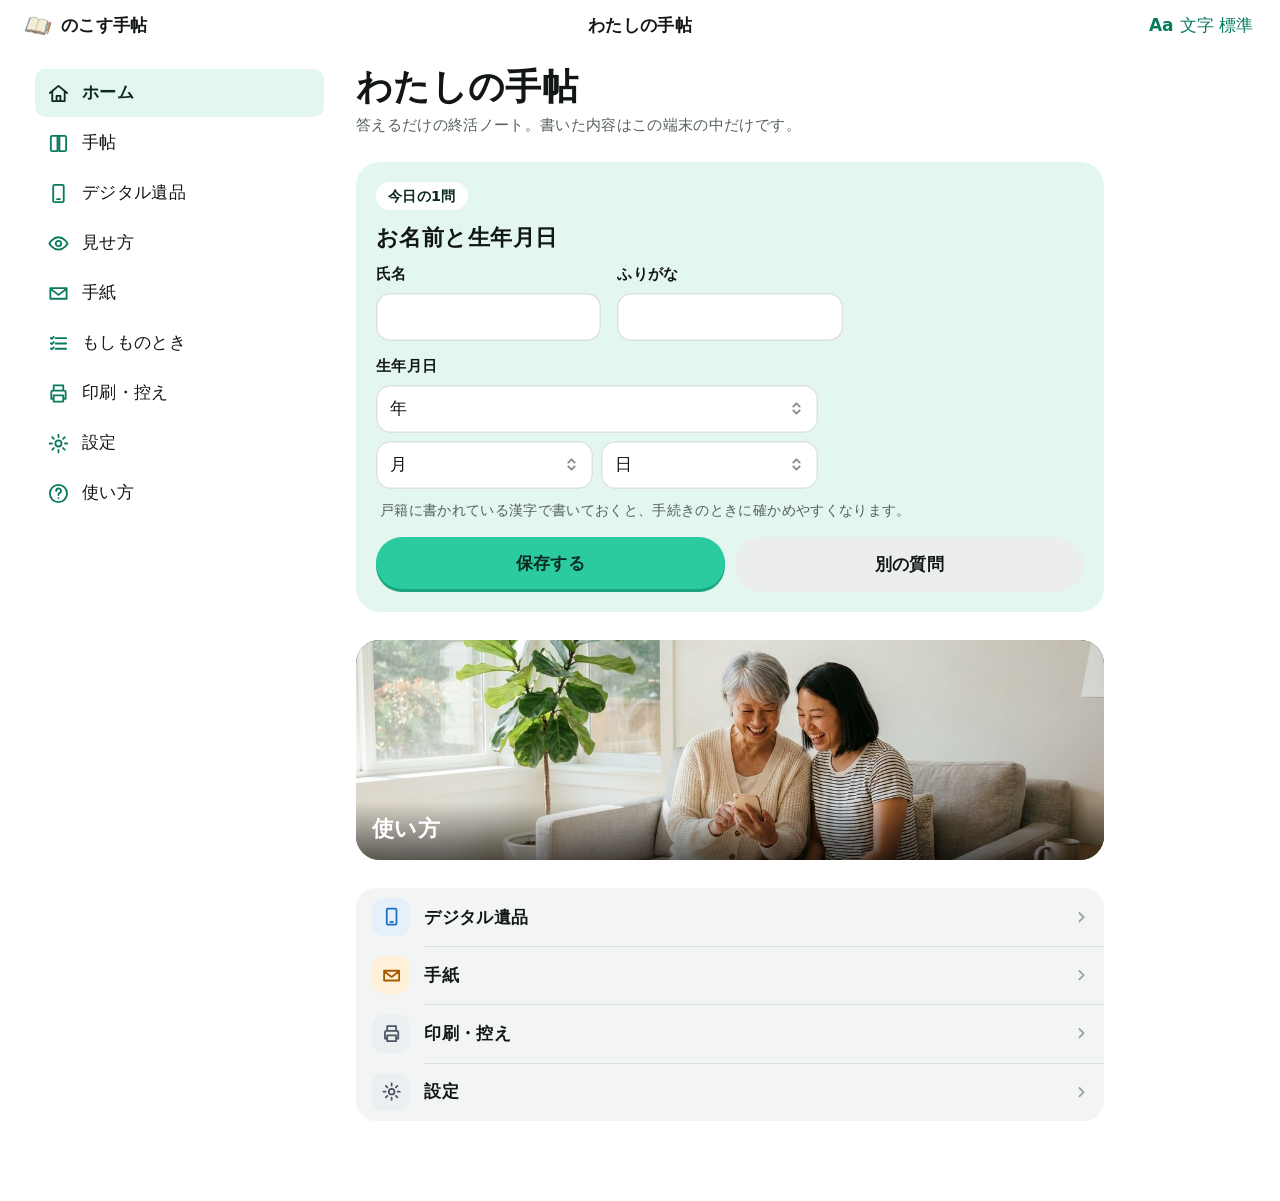
==== app/index.html @ ebb741a1 "Deploy v5.1" ====
<!doctype html>
<html lang="ja" data-font="standard">
<head>
  <meta charset="utf-8">
  <meta name="viewport" content="width=device-width, initial-scale=1, viewport-fit=cover">
  <meta name="description" content="1日1問から書ける終活ノート。無料・登録なし。書いた内容はどこにも送られません。">
  <meta name="theme-color" content="#ffffff">
  <meta name="color-scheme" content="light">
  <title>のこす手帖｜答えるだけの終活ノート</title>
  <meta property="og:type" content="website">
  <meta property="og:site_name" content="のこす手帖">
  <meta property="og:title" content="のこす手帖｜答えるだけの終活ノート">
  <meta property="og:description" content="1日1問。無料・登録なし。書いた内容はどこにも送られません。">
  <meta property="og:url" content="https://yutaro061489.github.io/nokosu-techo/app/">
  <meta property="og:image" content="https://yutaro061489.github.io/nokosu-techo/img/ogp.png">
  <meta property="og:image:width" content="1200">
  <meta property="og:image:height" content="630">
  <meta property="og:image:alt" content="のこす手帖　聞きにくいことは、手帖が聞く。">
  <meta property="og:locale" content="ja_JP">
  <meta name="twitter:card" content="summary_large_image">
  <link rel="icon" href="data:image/svg+xml,%3Csvg xmlns='http://www.w3.org/2000/svg' viewBox='0 0 32 32'%3E%3Crect width='32' height='32' rx='8' fill='%2324344f'/%3E%3Ctext x='16' y='23' font-size='19' text-anchor='middle' fill='%23ffffff' font-family='serif'%3E%E5%B8%96%3C/text%3E%3C/svg%3E">
  <link rel="manifest" href="manifest.webmanifest">
  <link rel="apple-touch-icon" href="img/apple-touch-icon.png">
  <meta name="mobile-web-app-capable" content="yes">
  <meta name="apple-mobile-web-app-capable" content="yes">
  <meta name="apple-mobile-web-app-title" content="のこす手帖">
  <meta name="apple-mobile-web-app-status-bar-style" content="default">
  <link rel="stylesheet" href="css/style.css">
</head>
<body>
  <a class="skip-link" href="#main">本文へ移動</a>

  <header class="appbar" id="appbar">
    <div class="appbar-inner">
      <div class="appbar-left">
        <a class="nav-back" id="nav-back" href="#/home" hidden><span class="nav-back-icon" aria-hidden="true"></span><span class="nav-back-text"></span></a>
        <a class="brand" href="#/home" aria-label="のこす手帖 ホームへ">
          <img class="brand-mark" src="img/ill-note.png" alt="" width="320" height="320">
          <span class="brand-name">のこす手帖</span>
        </a>
      </div>
      <p class="appbar-title" id="appbar-title" aria-hidden="true"></p>
      <div class="appbar-tools">
        <p class="save-status" id="save-status" role="status" aria-live="polite"></p>
        <button type="button" class="tool-btn" id="font-toggle">
          <span class="tool-btn-glyph" aria-hidden="true">Aa</span>
          <span class="tool-btn-text"><span class="tool-btn-word">文字 </span><span class="font-toggle-value">標準</span></span>
        </button>
      </div>
    </div>
  </header>

  <div class="storage-banner" id="storage-banner" role="alert" hidden></div>

  <div class="shell">
    <nav class="sidenav" id="sidenav" aria-label="メニュー">
      <ul class="nav-list" id="nav-list"></ul>
    </nav>
    <main id="main" class="main" tabindex="-1">
      <noscript><p>のこす手帖を使うには、JavaScript を有効にしてください。</p></noscript>
    </main>
  </div>


  <!-- スマホ幅：画面下のタブバー。最後の「メニュー」で全項目のメニューを開く -->
  <nav class="tabbar" id="tabbar" aria-label="よく使う画面">
    <div class="tab-links" id="tab-links"></div>
    <button type="button" class="tab menu-toggle" id="menu-toggle" aria-expanded="false" aria-controls="sidenav">
      <span class="tab-icon menu-icon-slot" aria-hidden="true"></span>
      <span class="tab-label menu-toggle-label">メニュー</span>
    </button>
  </nav>

  <div id="live-region" class="visually-hidden" aria-live="polite"></div>
  <div id="print-root"></div>

  <script type="module" src="js/main.js"></script>
</body>
</html>
---- app/css/style.css ----
/* ──────────────────────────────────────────
   のこす手帖  スタイル（v3：iOS 純正アプリ風）
   参考：Apple Human Interface Guidelines（docs/reference/apple-hig.md）
   ・文字は端末のシステムフォント（iPhone・Mac では SF と ヒラギノ角ゴシック）。SF は埋め込まない。
   ・本文 17px（iOS の既定）。文字の大きさ「大」「特大」は html[data-font] で 21px / 24px に。
     寸法を rem で持つので、文字に合わせて行やボタンも大きくなる。
   ・背景はグループ化した一覧の灰色、その上に白い角丸の一覧。アクセントは青 1 色。
   ・端末がダークモードでも、いつも明るい表示（白）にする。
   ────────────────────────────────────────── */

/* v5：白とミント（docs/design-v5.md §3）。地は真っ白、面はごく淡い灰、色はミント 1 色 */
:root {
  --font-ui: -apple-system, BlinkMacSystemFont, "Hiragino Sans", "Hiragino Kaku Gothic ProN", system-ui,
             "Segoe UI", "Yu Gothic UI", Meiryo, Roboto, "Noto Sans JP", sans-serif;

  /* 背景・面（灰はわずかにミント寄り） */
  --bg: #ffffff;              /* 画面の地 */
  --cell: #f3f5f4;            /* まとまり・カードの面 */
  --cell-2: #ffffff;          /* 面の中の入力欄・選択肢（面より一段明るく） */
  --cell-hero: #e3f6ef;       /* 今日の1問カード */
  --bar: #ffffff;             /* 上のバー・タブバー（透けない） */
  --press: #e6eae8;
  --fill: #ebeeec;
  --fill-strong: #dce1df;
  --dim: rgba(10, 20, 16, 0.40);

  /* 文字 */
  --label: #121715;
  --label-2: #56605c;         /* 白地 6.5:1、面 6.0:1 */
  --label-3: #6b7571;         /* 入力例（白い入力欄の中だけ） */
  --sep: #dde2e0;
  --sep-opaque: #dde2e0;
  --chevron: #9aa39f;
  --control-border: #7d8783;  /* 未チェックの丸。白地 3.7:1 */

  /* アクセント：ミントを「塗り」と「文字」に分ける。明るいミントに白い文字は載せない */
  --tint: #0e9f7a;            /* 輪・アイコン・線（図形） */
  --tint-text: #087a5e;       /* リンク・文字のボタン。白地 5.3:1 */
  --btn-fill: #2bcb9f;        /* 主ボタンの塗り。文字は --on-tint */
  --btn-fill-hover: #3bd3a8;
  --btn-lip: #17a47e;         /* 主ボタンの下縁 */
  --on-tint: #0b2a21;         /* ミントの上の文字・✓。7.4:1 */
  --tint-wash: #e3f6ef;
  --tab-text: #545e5a;
  --focus: #087a5e;

  /* 状態色（「済み」の緑はミントにそろえる） */
  --red: #e5484d;    --red-text: #c4162a;    --red-wash: #fdecec;
  --orange: #f59e0b; --orange-text: #9a4500; --orange-wash: #fff1e0;
  --green: var(--tint); --green-text: var(--tint-text); --green-wash: var(--tint-wash);
  --danger-fill: #c4162a;

  /* アイコン：淡い面＋濃い線 */
  --tile-blue: #1f6fbf;   --tile-blue-wash: #e5f0fb;
  --tile-indigo: #4450b8; --tile-indigo-wash: #eceefb;
  --tile-green: #087a5e;  --tile-green-wash: #e3f6ef;
  --tile-orange: #a35a00; --tile-orange-wash: #fff0d9;
  --tile-red: #be123c;    --tile-red-wash: #fde7ec;
  --tile-gray: #4b5563;   --tile-gray-wash: #eceff1;
  --tile-teal: #0f7c8c;   --tile-teal-wash: #e2f4f6;
  --tile-brown: #8a5a2b;  --tile-brown-wash: #f5ece2;
  --tile-pink: #c02662;   --tile-pink-wash: #fce7ef;

  /* 形 */
  --r-group: 20px;
  --r-hero: 24px;
  --r-btn: 999px;
  --r-field: 14px;
  --r-tile: 0.7rem;
  --shadow-float: 0 1px 3px rgba(10, 30, 22, 0.08), 0 12px 32px rgba(10, 30, 22, 0.14);
  --shadow-thumb: 0 1px 2px rgba(10, 30, 22, 0.12), 0 0 0 0.5px rgba(10, 30, 22, 0.06);
  --measure: 44rem;
  --tab-h: 64px;

  /* 動き（§6.1）。はずみは大きな面で 2.8%、小さな ✓ だけ 9.5% */
  --dur-press: 90ms; --dur-1: 120ms; --dur-2: 200ms; --dur-3: 280ms; --dur-4: 420ms;
  --dur-ring: 900ms; --dur-photo: 4800ms;
  --ease-out: cubic-bezier(0.2, 0, 0, 1);
  --ease-decel: cubic-bezier(0.05, 0.7, 0.1, 1);
  --ease-in: cubic-bezier(0.3, 0, 1, 1);
  --ease-spring: linear(0, 0.083, 0.262, 0.462, 0.643, 0.787, 0.891, 0.96, 1.001, 1.021, 1.028, 1.027,
                        1.023, 1.017, 1.012, 1.007, 1.004, 1.002, 1, 1, 0.999, 0.999, 0.999, 0.999, 1);
  --ease-pop: linear(0, 0.077, 0.253, 0.464, 0.666, 0.834, 0.958, 1.038, 1.081, 1.095, 1.09, 1.074, 1.054,
                     1.035, 1.018, 1.006, 0.997, 0.993, 0.991, 0.991, 0.993, 0.995, 0.996, 0.998, 0.999, 1, 1.001, 1.001, 1);
  --move-page: 24px; --move-rise: 12px; --scale-press: 0.97;
  color-scheme: light;
}
@supports not (transition-timing-function: linear(0, 1)) {
  :root { --ease-spring: var(--ease-out); --ease-pop: var(--ease-out); }
}

/* 「コントラストを上げる」設定のとき */
@media (prefers-contrast: more) {
  :root { --label-2: #3f4844; --tint-text: #06604a; --focus: #06604a; --sep: #b9c1bd; --control-border: #5b6461; }
}

html { font-size: 17px; -webkit-text-size-adjust: 100%; background: var(--bg); }
html[data-font="large"] { font-size: 21px; }
html[data-font="xlarge"] { font-size: 24px; }

*, *::before, *::after { box-sizing: border-box; }
[hidden] { display: none !important; }

body {
  margin: 0;
  min-height: 100vh;
  background: var(--bg);
  color: var(--label);
  font-family: var(--font-ui);
  font-size: 1rem;
  line-height: 1.5;            /* 和文は iOS の 22/17 より広げる */
  -webkit-font-smoothing: antialiased;
  overflow-wrap: anywhere;
}

h1, h2, h3, h4, .q-title, .choice-label, .list-row-title, .notice-text { word-break: auto-phrase; }
.nowrap-chunk { display: inline-block; max-width: 100%; }
h1, h2, h3, h4 { margin: 0; font-weight: 600; line-height: 1.3; }
p { margin: 0; }
a { color: var(--tint-text); text-decoration: none; }
a:hover { text-decoration: underline; text-underline-offset: 0.2em; }
ul, ol { margin: 0; padding: 0; }
fieldset { border: 0; margin: 0; padding: 0; min-width: 0; }
legend { padding: 0; }
button, input, select, textarea { font: inherit; color: inherit; }

:focus-visible { outline: 3px solid var(--tint); outline-offset: 2px; border-radius: 6px; }
h1:focus, h1:focus-visible, main:focus { outline: none; }

.visually-hidden {
  position: absolute !important; width: 1px; height: 1px; padding: 0; margin: -1px;
  overflow: hidden; clip: rect(0 0 0 0); white-space: nowrap; border: 0;
}
.skip-link {
  position: absolute; left: 16px; top: -4rem; z-index: 100;
  background: var(--tint); color: #fff; padding: 0.6rem 1rem; border-radius: var(--r-btn);
}
.skip-link:focus { top: calc(env(safe-area-inset-top, 0px) + 8px); color: #fff; }

.icon { width: 1.3em; height: 1.3em; flex: none; fill: none; stroke: currentColor; stroke-width: 1.9; stroke-linecap: round; stroke-linejoin: round; }

/* ── ナビゲーションバー ─────────────────────────
   左に戻る（‹ 前の画面名）、中央は大きなタイトルが隠れたら小さく出る、右に文字の大きさ。
   文字を「特大」にしても場所を取りすぎないよう、バーの文字は 19px までにする（--ab） */
.appbar {
  --ab: min(1rem, 19px);
  position: sticky; top: env(safe-area-inset-top, 0px); z-index: 30;
  background: var(--bar);
  -webkit-backdrop-filter: saturate(180%) blur(20px);
  backdrop-filter: saturate(180%) blur(20px);
  border-bottom: 0.5px solid transparent;
  transition: border-color 0.2s;
}
.appbar.is-scrolled { border-bottom-color: var(--sep); }
.appbar-inner {
  max-width: 74rem; margin: 0 auto;
  display: grid; grid-template-columns: minmax(0, 1fr) auto minmax(0, 1fr); align-items: center; gap: 8px;
  min-height: 48px; padding: 2px 12px;
}
.appbar-left { display: flex; align-items: center; min-width: 0; }
.appbar-title {
  font-size: var(--ab); font-weight: 600; text-align: center;
  max-width: min(30vw, 22rem); white-space: nowrap; overflow: hidden; text-overflow: ellipsis;
  opacity: 0; transition: opacity 0.2s;
}
.appbar.is-scrolled .appbar-title { opacity: 1; }
.appbar-tools { display: flex; align-items: center; justify-content: flex-end; gap: 8px; min-width: 0; }

.nav-back {
  display: inline-flex; align-items: center; gap: 2px; min-height: 48px; min-width: 48px; padding-right: 6px;
  color: var(--tint-text); font-size: var(--ab); text-decoration: none; max-width: 100%;
}
.nav-back:hover { text-decoration: none; opacity: 0.7; }
.nav-back-icon .icon { width: 1.45em; height: 1.45em; stroke-width: 2.4; margin-left: -4px; }
.nav-back-text { white-space: nowrap; overflow: hidden; text-overflow: ellipsis; }

.brand { display: inline-flex; align-items: center; gap: 8px; color: var(--label); text-decoration: none; min-height: 48px; }
.brand:hover { text-decoration: none; }
.brand-mark { width: 30px; height: 30px; display: block; }
.brand-name { font-size: var(--ab); font-weight: 600; }
body.has-back .brand { display: none; }

.save-status { font-size: calc(var(--ab) * 0.78); color: var(--label-2); white-space: nowrap; }
.save-status:empty { display: none; }
.save-status[data-state="saved"]::before { content: "✓ "; color: var(--green-text); font-weight: 600; }
.save-status[data-state="error"] { color: var(--red-text); font-weight: 600; }

.tool-btn {
  display: inline-flex; align-items: center; gap: 6px;
  min-height: 48px; padding: 0 4px;
  background: none; border: 0; color: var(--tint-text);
  font-size: var(--ab); cursor: pointer;
}
.tool-btn:hover { opacity: 0.7; }
.tool-btn-glyph { font-weight: 600; letter-spacing: -0.02em; }
.tool-btn-word { display: inline; }

.storage-banner {
  display: flex; flex-wrap: wrap; align-items: center; gap: 8px 12px;
  padding: 10px 16px; background: var(--red-wash);
}
.banner-text { font-weight: 600; color: var(--red-text); max-width: 52rem; }

/* ステージング版の帯 */
.stage-bar {
  display: flex; flex-wrap: wrap; align-items: center; justify-content: space-between; gap: 6px 12px;
  padding: calc(env(safe-area-inset-top, 0px) + 8px) 16px 8px;
  background: var(--orange-wash); font-size: min(0.85rem, 15px); line-height: 1.5;
}
.stage-bar-text { display: flex; flex-wrap: wrap; align-items: center; gap: 2px 8px; }
.stage-bar-label { font-weight: 700; color: #fff; background: var(--orange-text); padding: 0 8px; border-radius: 6px; }
.stage-bar-actions { display: flex; flex-wrap: wrap; gap: 8px; }
.stage-bar-actions .btn { min-height: 44px; font-size: min(0.85rem, 15px); padding-inline: 12px; background: var(--cell); }

/* ── 骨組み ───────────────────────── */
.shell {
  max-width: 74rem; margin: 0 auto;
  display: grid; grid-template-columns: 17rem minmax(0, 1fr); gap: 32px;
  padding: 0 24px;
}
.main { padding: 8px 0 48px; max-width: var(--measure); min-width: 0; }
.main.has-stepbar { padding-bottom: 9rem; }

/* PC：iPad のサイドバー風 */
.sidenav { position: sticky; top: 64px; align-self: start; margin: 16px 0 24px; max-height: calc(100vh - 80px); overflow-y: auto; }
.nav-list { list-style: none; display: grid; gap: 2px; }
.nav-link {
  display: flex; align-items: center; gap: 12px;
  min-height: 48px; padding: 6px 12px;
  color: var(--label); text-decoration: none; border-radius: 10px;
}
.nav-link:hover { background: var(--press); text-decoration: none; }
.nav-link .icon { color: var(--tint); width: 1.35em; height: 1.35em; }
.nav-link[aria-current="page"] { background: var(--tint); color: #fff; font-weight: 600; }
.nav-link[aria-current="page"] .icon { color: #fff; }
.sidenav-legal { margin: 16px 12px 0; font-size: 0.82rem; color: var(--label-2); line-height: 1.5; }

.footer {
  padding: 8px 16px 32px; text-align: center;
  font-size: 0.82rem; color: var(--label-2); display: grid; gap: 2px;
}
body.is-step .footer { padding-bottom: 8rem; }

/* スマホ幅：画面下のタブバー */
.tabbar { display: none; }
.tab-links { display: contents; }

@media (max-width: 959px) {
  .shell { grid-template-columns: minmax(0, 1fr); gap: 0; padding: 0 16px; }
  .main { margin: 0 auto; width: 100%; }
  .brand { display: none; }

  .tabbar {
    position: fixed; left: 0; right: 0; bottom: 0; z-index: 40;
    display: grid; grid-template-columns: repeat(5, minmax(0, 1fr));
    min-height: var(--tab-h);
    padding: 4px 4px env(safe-area-inset-bottom, 0px);
    background: var(--bar);
    -webkit-backdrop-filter: saturate(180%) blur(20px);
    backdrop-filter: saturate(180%) blur(20px);
    border-top: 0.5px solid var(--sep);
  }
  .tab {
    display: flex; flex-direction: column; align-items: center; justify-content: center; gap: 2px;
    min-height: 52px; padding: 2px 0;
    color: var(--tab-text); background: none; border: 0; cursor: pointer; text-decoration: none;
    font-size: clamp(12px, 0.72rem, 16px); font-weight: 600; line-height: 1.2;
  }
  .tab:hover { text-decoration: none; }
  .tab-icon { display: inline-grid; place-items: center; height: 28px; }
  .tab-icon .icon { width: 26px; height: 26px; stroke-width: 1.8; }
  .tab-label { white-space: nowrap; }
  .tab[aria-current="page"], .tab.is-current, .menu-toggle[aria-expanded="true"] { color: var(--tint-text); }
  .tab[aria-current="page"] .icon, .tab.is-current .icon { stroke-width: 2.5; }

  body { padding-bottom: calc(var(--tab-h) + env(safe-area-inset-bottom, 0px)); }
  body.is-step { padding-bottom: 0; }
  body.is-step .tabbar { display: none; }

  /* 「メニュー」で開く一覧：下からのシート */
  .sidenav {
    display: none;
    position: fixed; left: 8px; right: 8px; top: auto;
    bottom: calc(var(--tab-h) + env(safe-area-inset-bottom, 0px) + 8px);
    margin: 0; z-index: 45; padding: 8px;
    max-height: calc(100vh - var(--tab-h) - 6rem);
    background: var(--cell); border-radius: 14px;
    box-shadow: 0 0 0 100vmax var(--dim);
  }
  body.menu-open .sidenav { display: block; }
}
@media (max-width: 600px) {
  .save-status { font-size: 12px; }
  .appbar.is-scrolled .save-status:not([data-state="error"]) { display: none; } /* 小さなタイトルと重ねない */
}

/* ── 見出し：大きなタイトル ───────────────────── */
.page-head { display: grid; gap: 6px; margin: 4px 0 22px; }
.page-title { font-size: 2rem; font-weight: 700; line-height: 1.2; letter-spacing: 0.01em; }
.page-lead { font-size: 0.88rem; color: var(--label-2); line-height: 1.55; max-width: 40em; }
.page-note { font-size: 0.82rem; color: var(--label-2); margin: 0 4px 16px; }
.crumb { display: none; }   /* 戻る先はナビゲーションバーの「‹」に出す */

/* ── グループ（灰色の地に白い角丸のまとまり） ───────────────────── */
.group { margin-bottom: 28px; }
.group-header {
  font-size: 0.82rem; font-weight: 400; color: var(--label-2); line-height: 1.4;
  padding: 0 16px 6px;
}
.group-body { background: var(--cell); border-radius: var(--r-group); overflow: hidden; }
.group-footer { font-size: 0.82rem; color: var(--label-2); padding: 0 16px; margin: -20px 0 28px; }

.section { margin-top: 32px; }
.section-title { font-size: 1.18rem; font-weight: 700; display: flex; align-items: center; gap: 8px; margin: 0 0 6px; }
.section-title .icon { color: var(--tint); }
.section-lead { font-size: 0.88rem; color: var(--label-2); margin: 0 0 12px; }

/* 一覧の行（区切り線は文字の始まりから右端まで） */
.list { list-style: none; --sep-inset: 16px; }
.list:has(.tile-icon) { --sep-inset: calc(16px + 1.75rem + 14px); }
.list > li { position: relative; }
.list > li + li::before {
  content: ""; position: absolute; top: 0; left: var(--sep-inset); right: 0;
  border-top: 0.5px solid var(--sep);
}
.list-row {
  display: flex; align-items: center; gap: 14px;
  min-height: 3rem; padding: 10px 16px;
  color: var(--label); text-decoration: none;
}
.list-row:hover { text-decoration: none; background: var(--press); }
.list-row:active { background: var(--press); }
.list-row-text { display: grid; flex: 1; min-width: 0; }
.list-row-title { font-size: 1rem; }
.list-row-sub { font-size: 0.82rem; color: var(--label-2); line-height: 1.4; }
.list-row-value { color: var(--label-2); font-variant-numeric: tabular-nums; white-space: nowrap; }
.list-row-chevron { color: var(--chevron); display: inline-flex; }
.list-row-chevron .icon { width: 0.85em; height: 0.85em; stroke-width: 3; }

/* 設定アプリ風の色つき角丸アイコン */
.tile-icon {
  width: 1.75rem; height: 1.75rem; flex: none;
  display: inline-grid; place-items: center;
  border-radius: 0.42rem; color: #fff;
}
.tile-icon .icon { width: 1.15rem; height: 1.15rem; stroke-width: 2.1; }
.tile-blue { background: var(--tile-blue); } .tile-indigo { background: var(--tile-indigo); }
.tile-green { background: var(--tile-green); } .tile-orange { background: var(--tile-orange); }
.tile-red { background: var(--tile-red); } .tile-gray { background: var(--tile-gray); }
.tile-teal { background: var(--tile-teal); } .tile-brown { background: var(--tile-brown); }
.tile-pink { background: var(--tile-pink); }

/* ── ボタン（filled / tinted / gray / plain） ───────────────────────── */
.btn {
  display: inline-flex; align-items: center; justify-content: center; gap: 6px;
  min-height: 3rem; padding: 0 1.2rem;
  border: 0; border-radius: var(--r-btn);
  font-size: 1rem; font-weight: 600; line-height: 1.3; text-align: center;
  text-decoration: none; cursor: pointer;
  background: var(--fill); color: var(--tint-text);
  transition: opacity 0.15s, background-color 0.15s;
}
.btn:hover { text-decoration: none; }
.btn:active { opacity: 0.6; }
.btn-primary { background: var(--btn-fill); color: #fff; }
.btn-primary:hover { color: #fff; filter: brightness(1.06); }
.btn-secondary { background: var(--tint-wash); color: var(--tint-text); }
.btn-quiet { background: var(--fill); color: var(--tint-text); }
.btn-small { min-height: 48px; padding: 0 0.9rem; font-size: 0.9rem; }
.btn-danger { background: var(--red); color: #fff; }
.btn-danger-quiet { background: var(--fill); color: var(--red-text); }
.btn:disabled { opacity: 0.4; cursor: not-allowed; }
.btn .icon { width: 1.15em; height: 1.15em; stroke-width: 2.2; }

.stack-actions, .inline-actions { display: flex; flex-wrap: wrap; gap: 10px; margin-top: 20px; }
.stack-actions { flex-direction: column; align-items: stretch; max-width: 28rem; }
.inline-actions { margin-top: 0; }

/* ── 入力欄 ───────────────────────── */
.field { display: grid; gap: 6px; align-content: start; }
.field-label { font-size: 0.88rem; font-weight: 600; }
.field-help { font-size: 0.8rem; color: var(--label-2); }
.field-warn { font-size: 0.85rem; color: var(--red-text); font-weight: 600; }
.field-warn:empty { display: none; }
.field-wide { grid-column: 1 / -1; }
.field-grid { display: grid; grid-template-columns: repeat(auto-fit, minmax(min(100%, 13rem), 1fr)); gap: 14px 16px; }

.input {
  display: block; width: 100%;
  min-height: 48px; padding: 11px 14px;
  background: var(--cell); color: var(--label);
  border: 0; border-radius: var(--r-field);
  box-shadow: inset 0 0 0 0.5px var(--sep);
  font-size: 1rem; line-height: 1.4;
  -webkit-appearance: none; appearance: none;
}
.input::placeholder { color: var(--label-3); }
/* 白い面の中の入力欄は一段沈んだ灰色に。灰色の面の中ではまた白に戻す */
:is(.q, .today, .letter-form, .navi-date, .dgroup-body, .person-card, .empty, .danger-zone) .input { background-color: var(--cell-2); box-shadow: none; }
:is(.row, .ditem, .bulk) .input { background-color: var(--cell); box-shadow: none; }
.input:focus, :is(.q, .today, .letter-form, .navi-date, .dgroup-body, .person-card, .empty, .danger-zone, .row, .ditem, .bulk) .input:focus { outline: none; box-shadow: 0 0 0 2px var(--tint); }
.textarea { min-height: 7rem; resize: vertical; line-height: 1.6; }
select.input {
  cursor: pointer; padding-right: 2.4rem;
  background-image: url("data:image/svg+xml,%3Csvg xmlns='http://www.w3.org/2000/svg' viewBox='0 0 24 24' fill='none' stroke='%238e8e93' stroke-width='2.4' stroke-linecap='round' stroke-linejoin='round'%3E%3Cpath d='M8 9.5l4-4 4 4M8 14.5l4 4 4-4'/%3E%3C/svg%3E");
  background-repeat: no-repeat; background-position: right 12px center; background-size: 1.1rem;
}
.input-compact { width: auto; min-width: 11rem; max-width: 100%; }

/* 選択肢：iOS の一覧。ひとつ選ぶ（ラジオ）は右に ✓、いくつでも選ぶ（チェック）は左の丸に ✓ */
.choices {
  display: grid; background: var(--cell); border-radius: var(--r-group);
  box-shadow: inset 0 0 0 0.5px var(--sep); overflow: hidden;
}
.choice {
  position: relative;
  display: flex; align-items: center; gap: 12px;
  min-height: 3rem; padding: 10px 14px;
  cursor: pointer; line-height: 1.4;
}
.choice + .choice::before { content: ""; position: absolute; top: 0; left: 14px; right: 0; border-top: 0.5px solid var(--sep); }
.choice:hover { background: var(--press); }
.choice input { position: absolute; opacity: 0; width: 1px; height: 1px; margin: 0; }
.choice-label { flex: 1; }
.choice:has(input:focus-visible) { outline: 3px solid var(--tint); outline-offset: -3px; border-radius: 8px; }
.choice:has(input:checked) .choice-label { color: var(--tint-text); font-weight: 600; }
/* ラジオ：選んだ行の右端に ✓ */
.choice:has(input[type="radio"])::after {
  content: ""; width: 1.1rem; height: 1.1rem; flex: none;
}
.choice:has(input[type="radio"]:checked)::after {
  background: var(--tint);
  -webkit-mask: url("data:image/svg+xml,%3Csvg xmlns='http://www.w3.org/2000/svg' viewBox='0 0 24 24' fill='none' stroke='black' stroke-width='3' stroke-linecap='round' stroke-linejoin='round'%3E%3Cpath d='M4.5 12.5l5 5L19.5 6.5'/%3E%3C/svg%3E") center / contain no-repeat;
          mask: url("data:image/svg+xml,%3Csvg xmlns='http://www.w3.org/2000/svg' viewBox='0 0 24 24' fill='none' stroke='black' stroke-width='3' stroke-linecap='round' stroke-linejoin='round'%3E%3Cpath d='M4.5 12.5l5 5L19.5 6.5'/%3E%3C/svg%3E") center / contain no-repeat;
}
/* チェック：左に丸。選ぶと青い丸に白い ✓ */
.choice:has(input[type="checkbox"])::after {
  content: ""; order: -1; width: 1.4rem; height: 1.4rem; flex: none; border-radius: 50%;
  box-shadow: inset 0 0 0 2px var(--chevron);
}
.choice:has(input[type="checkbox"]:checked)::after {
  box-shadow: none;
  background: var(--tint) url("data:image/svg+xml,%3Csvg xmlns='http://www.w3.org/2000/svg' viewBox='0 0 24 24' fill='none' stroke='white' stroke-width='3' stroke-linecap='round' stroke-linejoin='round'%3E%3Cpath d='M6.5 12.5l3.5 3.5 7.5-8'/%3E%3C/svg%3E") center / 72% no-repeat;
}
.choice:has(input:disabled) { opacity: 0.4; cursor: not-allowed; }
.choices-inline { display: grid; }

/* ── 設問 ───────────────────────── */
.q-list { display: grid; gap: 20px; }
.q { display: grid; gap: 10px; }
.q-mode-list, .main > .q-mode-step {
  background: var(--cell); border-radius: var(--r-group); padding: 16px;
}
.q-meta { display: flex; }
.q-fieldset { display: grid; gap: 10px; }
.q-legend { margin-bottom: 10px; }
.q-title { display: block; font-size: 1.06rem; font-weight: 600; line-height: 1.45; }
label.q-title { cursor: pointer; }
.q-hint { font-size: 0.82rem; color: var(--label-2); line-height: 1.6; }
.q-hint-label { display: block; font-weight: 600; color: var(--tint-text); font-size: 0.82rem; }
.q-fieldset > .q-hint { margin-top: -4px; }
.q-note { font-size: 0.85rem; color: var(--label-2); display: flex; flex-wrap: wrap; gap: 4px 10px; align-items: center; }
.q-note a { display: inline-flex; align-items: center; min-height: 44px; font-weight: 600; }
.q-foot { display: flex; justify-content: flex-end; }
.q-clear { justify-self: start; }

/* 繰り返し行 */
.rows { list-style: none; display: grid; gap: 12px; }
.row { background: var(--cell-2); border-radius: var(--r-field); padding: 12px 14px 14px; }
.row-head { display: flex; align-items: center; justify-content: space-between; gap: 10px; margin-bottom: 8px; }
.row-title { font-size: 0.94rem; font-weight: 600; }
.rows-empty { color: var(--label-2); font-size: 0.88rem; padding: 12px 14px; background: var(--cell-2); border-radius: var(--r-field); }
.rows-add { justify-self: start; }

/* しるし（カプセル） */
.tag {
  display: inline-flex; align-items: center; gap: 2px;
  font-size: 0.76rem; font-weight: 600; line-height: 1.5;
  padding: 1px 8px; border-radius: 999px; white-space: nowrap;
  background: var(--fill); color: var(--label-2);
}
.tag-done { color: var(--green-text); background: var(--green-wash); }
.tag-done::before { content: "✓"; }
.tag-later, .tag-soon { color: var(--orange-text); background: var(--orange-wash); }
.tag-overdue { color: #fff; background: #d70015; }
.tag-overdue::before { content: "！"; }
.tag-source { color: var(--tint-text); background: var(--tint-wash); }

/* お知らせ：色を薄く敷いた角丸の面と、色つきの太字の見出し */
.notice {
  display: grid; gap: 4px; justify-items: start;
  padding: 12px 14px; margin: 0 0 20px;
  background: var(--tint-wash); border-radius: var(--r-group);
  font-size: 0.88rem;
}
.notice-label { font-weight: 700; font-size: 0.82rem; color: var(--tint-text); }
.notice > .notice-text { justify-self: stretch; }
.notice > .btn { margin-top: 4px; }
.notice-warn { background: var(--red-wash); }
.notice-warn .notice-label { color: var(--red-text); }
.notice-important { background: var(--orange-wash); }
.notice-important .notice-label { color: var(--orange-text); }
.warnings { background: var(--cell); border-radius: var(--r-group); overflow: hidden; margin-bottom: 20px; }
.warnings .notice { margin: 0; background: transparent; border-radius: 0; padding: 12px 16px; position: relative; }
.warnings .notice + .notice::before { content: ""; position: absolute; top: 0; left: 16px; right: 0; border-top: 0.5px solid var(--sep); }
.form-error { color: var(--red-text); font-weight: 600; }
.ok-line { color: var(--green-text); font-weight: 600; margin: 10px 0; }
.ok-line::before { content: "✓ "; }
.plain-list { padding-left: 1.2em; display: grid; gap: 6px; margin-bottom: 12px; font-size: 0.94rem; }

/* 細いバー */
.bar { display: block; height: 4px; border-radius: 999px; background: var(--fill-strong); overflow: hidden; }
.bar-fill { display: block; height: 100%; border-radius: inherit; background: var(--tint); }

/* ── ホーム ───────────────────────── */
.progress-card { display: flex; flex-wrap: wrap; align-items: center; gap: 12px 16px; padding: 16px; }
.progress-ring { width: 3.8rem; height: 3.8rem; flex: none; }
.ring { width: 100%; height: 100%; transform: rotate(-90deg); }
.ring-track { fill: none; stroke: var(--tint-wash); stroke-width: 8; }
.ring-fill { fill: none; stroke: var(--tint); stroke-width: 8; stroke-linecap: round; }
.progress-text { flex: 1; min-width: 10rem; display: grid; gap: 2px; }
.progress-num { font-size: 1rem; color: var(--label-2); font-variant-numeric: tabular-nums; }
.progress-num strong { font-size: 1.8rem; font-weight: 700; color: var(--label); line-height: 1.1; }
.progress-sub { font-size: 0.8rem; color: var(--label-2); }

.today { background: var(--cell); border-radius: var(--r-group); padding: 16px; margin-bottom: 28px; }
.today-label { display: flex; flex-wrap: wrap; align-items: baseline; gap: 2px 10px; font-size: 1.18rem; font-weight: 700; }
.today-cat { font-size: 0.82rem; font-weight: 400; color: var(--label-2); }
.today .q { padding-top: 12px; }
.today .q-meta { display: none; }
.today-actions { display: flex; flex-wrap: wrap; gap: 10px; margin-top: 16px; }
.today-done { margin: 10px 0 14px; }

/* App Store の「Today」風の写真カード */
.feature-card {
  position: relative; display: block; overflow: hidden; margin-bottom: 28px;
  border-radius: 16px; color: #fff; text-decoration: none; aspect-ratio: 16 / 8; max-width: 100%;
  background: #222;
}
.feature-card:hover { text-decoration: none; color: #fff; }
.feature-card-img { width: 100%; height: 100%; object-fit: cover; object-position: 60% 40%; display: block; }
.feature-card-text {
  position: absolute; left: 0; right: 0; bottom: 0; display: grid; gap: 2px;
  padding: 2.4rem 16px 14px;
  background: linear-gradient(180deg, rgba(0, 0, 0, 0) 0%, rgba(0, 0, 0, 0.62) 75%);
}
.feature-card-eyebrow { font-size: 0.82rem; font-weight: 600; opacity: 0.92; }
.feature-card-title { font-size: 1.3rem; font-weight: 700; }

/* ── 手帖：カテゴリ ───────────────────── */
.cat-progress { font-size: 0.85rem; color: var(--label-2); }
/* 表示の切り替え：セグメントコントロール */
.mode-switch {
  display: grid; grid-auto-flow: column; grid-auto-columns: 1fr; gap: 2px;
  padding: 2px; background: var(--fill); border-radius: 10px; max-width: 24rem;
}
.mode-link {
  display: flex; align-items: center; justify-content: center;
  min-height: 2.6rem; padding: 0 12px; border-radius: 8px;
  font-size: 0.9rem; color: var(--label); text-decoration: none;
}
.mode-link:hover { text-decoration: none; background: var(--fill); }
.mode-link[aria-current="page"] { background: var(--cell); font-weight: 600; box-shadow: 0 1px 3px rgba(0, 0, 0, 0.14), 0 0 0 0.5px rgba(0, 0, 0, 0.04); }

.pager { display: flex; flex-wrap: wrap; justify-content: space-between; gap: 10px; margin-top: 24px; }
.pager-next { margin-left: auto; }

/* 1問ずつ */
.step-head { margin: 4px 0 16px; }
.step-count { display: flex; align-items: center; gap: 8px; font-size: 0.85rem; color: var(--label-2); }
.step-count-num { font-variant-numeric: tabular-nums; margin-left: auto; }
.step-bar { height: 4px; background: var(--fill-strong); border-radius: 999px; margin-top: 6px; overflow: hidden; }
.step-bar-fill { display: block; height: 100%; background: var(--tint); border-radius: inherit; }
.q-mode-step .q-title { font-size: 1.41rem; font-weight: 700; line-height: 1.35; }
.step-note { margin-top: 14px; font-size: 0.8rem; color: var(--label-2); }
.stepbar {
  position: fixed; left: 0; right: 0; bottom: 0; z-index: 25;
  background: var(--bar);
  -webkit-backdrop-filter: saturate(180%) blur(20px);
  backdrop-filter: saturate(180%) blur(20px);
  border-top: 0.5px solid var(--sep);
  padding: 10px 16px calc(10px + env(safe-area-inset-bottom, 0px));
  display: grid; grid-template-columns: 1fr 1fr 1.4fr; gap: 8px;
}
@media (min-width: 960px) {
  .stepbar {
    left: calc(max(0px, (100vw - 74rem) / 2) + 24px + 17rem + 32px - 16px);
    right: auto; width: calc(min(44rem, 100vw - 17rem - 80px) + 32px);
    border-radius: 16px 16px 0 0;
  }
}
.stepbar .btn { width: 100%; padding: 0 6px; white-space: nowrap; }
.step-done { display: grid; gap: 14px; }
.step-summary { list-style: none; background: var(--cell); border-radius: var(--r-group); padding: 4px 16px; }
.step-summary li { display: flex; gap: 10px; align-items: baseline; padding: 10px 0; }
.step-summary li + li { border-top: 0.5px solid var(--sep); }

/* ── デジタル遺品 ───────────────────── */
.dgroups { background: var(--cell); border-radius: var(--r-group); overflow: hidden; }
.dgroup + .dgroup { border-top: 0.5px solid var(--sep); }
.dgroup-summary {
  display: flex; align-items: center; gap: 10px;
  min-height: 3rem; padding: 10px 16px; cursor: pointer; list-style: none;
}
.dgroup-summary:hover { background: var(--press); }
.dgroup-summary::-webkit-details-marker { display: none; }
.dgroup-summary::after {
  content: ""; width: 0.75rem; height: 0.75rem; flex: none; background: var(--chevron);
  -webkit-mask: url("data:image/svg+xml,%3Csvg xmlns='http://www.w3.org/2000/svg' viewBox='0 0 24 24' fill='none' stroke='black' stroke-width='3.4' stroke-linecap='round' stroke-linejoin='round'%3E%3Cpath d='M9 5l7 7-7 7'/%3E%3C/svg%3E") center / contain no-repeat;
          mask: url("data:image/svg+xml,%3Csvg xmlns='http://www.w3.org/2000/svg' viewBox='0 0 24 24' fill='none' stroke='black' stroke-width='3.4' stroke-linecap='round' stroke-linejoin='round'%3E%3Cpath d='M9 5l7 7-7 7'/%3E%3C/svg%3E") center / contain no-repeat;
  transition: transform 0.2s;
}
.dgroup[open] > .dgroup-summary::after { transform: rotate(90deg); }
.dgroup-name { flex: 1; font-size: 1rem; }
.dgroup-count { font-size: 0.88rem; color: var(--label-2); white-space: nowrap; }
.dgroup-body { padding: 4px 16px 16px; display: grid; gap: 14px; }
.dgroup-note { color: var(--label-2); font-size: 0.82rem; }
.ditems { list-style: none; display: grid; gap: 12px; }
.ditem { border-radius: var(--r-field); padding: 12px 14px 14px; background: var(--cell-2); }
.templates { display: grid; gap: 6px; }

.spare-preview { margin: 16px 0; }
.spare-card {
  width: 100%; max-width: 22rem; aspect-ratio: 91 / 55;
  background: #fff; color: #000; border-radius: 14px;
  box-shadow: 0 2px 10px rgba(0, 0, 0, 0.12), 0 0 0 0.5px rgba(0, 0, 0, 0.08);
  padding: 14px 16px; display: grid; grid-template-rows: auto 1fr auto; gap: 6px;
  font-size: 0.8rem; line-height: 1.45;
}
.spare-card-title { font-weight: 700; font-size: 0.98rem; display: flex; align-items: center; gap: 8px; }
.spare-card-seal { display: inline-grid; place-items: center; width: 1.5rem; height: 1.5rem; background: #007aff; color: #fff; border-radius: 6px; font-size: 0.78rem; }
.spare-card-dl { margin: 0; display: grid; gap: 4px; align-content: start; }
.spare-card-dl dt { font-size: 0.85em; color: #6c6c70; }
.spare-card-dl dd { margin: 0; font-weight: 600; }
.spare-card-foot { font-size: 0.8em; color: #6c6c70; text-align: right; }

/* ── 誰に・いつ見せるか ───────────────────── */
.stage-legend { display: grid; gap: 10px; margin: 10px 0 12px; }
.stage-legend > div { display: grid; grid-template-columns: minmax(7rem, 12rem) minmax(0, 1fr); gap: 10px; }
.stage-legend dt { font-weight: 600; }
.stage-legend dd { margin: 0; color: var(--label-2); font-size: 0.9rem; }
@media (max-width: 600px) { .stage-legend > div { grid-template-columns: 1fr; gap: 0; } }
.explain { background: var(--cell); border-radius: var(--r-group); padding: 0 16px; margin-bottom: 8px; }
.explain[open] { padding-bottom: 14px; }
.explain-summary { min-height: 3rem; display: flex; align-items: center; cursor: pointer; color: var(--tint-text); list-style: none; }
.explain-summary::-webkit-details-marker { display: none; }

.person-cards { display: grid; gap: 20px; }
.person-card { background: var(--cell); border-radius: var(--r-group); overflow: hidden; }
.person-head {
  display: flex; flex-wrap: wrap; align-items: baseline; justify-content: space-between; gap: 4px 12px;
  padding: 14px 16px 10px;
}
.person-name { font-size: 1.18rem; font-weight: 700; }
.person-rel { display: flex; gap: 8px; align-items: center; color: var(--label-2); font-size: 0.88rem; }
.ds-rows { display: grid; }
.ds-row {
  position: relative; display: grid; grid-template-columns: minmax(0, 1fr) auto; align-items: center; gap: 6px 12px;
  min-height: 3rem; padding: 6px 16px;
}
.ds-row::before { content: ""; position: absolute; top: 0; left: 16px; right: 0; border-top: 0.5px solid var(--sep); }
.ds-label { font-size: 1rem; }
.ds-control { display: flex; align-items: center; gap: 8px; flex-wrap: wrap; justify-content: flex-end; }
.ds-control .input-compact { background-color: transparent; color: var(--tint-text); text-align: right; min-width: 0; padding-left: 6px; }
@media (max-width: 600px) {
  .ds-row { grid-template-columns: 1fr; }
  .ds-control { justify-content: space-between; }
  .ds-control .input-compact { text-align: left; padding-left: 0; flex: 1; }
}
.bulk { padding: 12px 16px 16px; display: grid; gap: 8px; background: var(--cell-2); }
.bulk-row { display: flex; flex-wrap: wrap; gap: 8px; align-items: center; }

.preview-controls { display: grid; gap: 14px; margin-bottom: 14px; }
.preview-frame { margin: 14px 0; padding: 12px; background: var(--cell-2); border-radius: var(--r-group); }
.preview-caption { font-size: 0.82rem; color: var(--label-2); margin-bottom: 10px; }
.empty { padding: 16px; background: var(--cell); border-radius: var(--r-group); display: grid; gap: 12px; justify-items: start; }

/* ── 手紙 ───────────────────── */
.letter-list { list-style: none; margin-top: 20px; background: var(--cell); border-radius: var(--r-group); overflow: hidden; }
.letter-list > li + li { border-top: 0.5px solid var(--sep); }
.letter-card { display: grid; gap: 2px; padding: 12px 16px; min-height: 3rem; color: var(--label); text-decoration: none; }
.letter-card:hover { background: var(--press); text-decoration: none; }
.letter-to { font-size: 0.8rem; color: var(--label-2); }
.letter-title { font-size: 1.06rem; font-weight: 600; }
.letter-timing { justify-self: start; margin-top: 4px; font-size: 0.76rem; font-weight: 600; color: var(--tint-text); background: var(--tint-wash); padding: 1px 8px; border-radius: 999px; }
.letter-form { display: grid; gap: 16px; background: var(--cell); border-radius: var(--r-group); padding: 16px; }
.letter-form textarea { min-height: 15rem; line-height: 1.9; }

/* ── もしものとき（リマインダー風の丸いチェック） ───────────────────── */
.navi-date { background: var(--cell); border-radius: var(--r-group); padding: 14px 16px; margin-bottom: 14px; }
.navi-date .input { max-width: 16rem; }
.navi-summary { margin: 8px 4px 0; font-weight: 600; display: flex; flex-wrap: wrap; gap: 2px 12px; font-size: 0.94rem; }
.navi-overdue { color: var(--red-text); }
.navi-group { margin-top: 28px; }
.navi-group-title {
  display: flex; flex-wrap: wrap; align-items: baseline; justify-content: space-between; gap: 2px 12px;
  font-size: 1.18rem; font-weight: 700; margin: 0 4px 8px;
}
.navi-group-due { font-size: 0.82rem; color: var(--label-2); font-weight: 400; }
.tasks { list-style: none; background: var(--cell); border-radius: var(--r-group); overflow: hidden; }
.task { position: relative; display: grid; grid-template-columns: auto minmax(0, 1fr); gap: 12px; padding: 12px 16px; }
.task + .task::before { content: ""; position: absolute; top: 0; left: calc(16px + 1.5rem + 12px); right: 0; border-top: 0.5px solid var(--sep); }
.task-check {
  -webkit-appearance: none; appearance: none; margin: 0.3rem 0 0;
  width: 1.5rem; height: 1.5rem; border-radius: 50%;
  border: 2px solid var(--chevron); background: transparent; cursor: pointer;
}
.task-check:checked {
  border-color: var(--tint);
  background: var(--tint) url("data:image/svg+xml,%3Csvg xmlns='http://www.w3.org/2000/svg' viewBox='0 0 24 24' fill='none' stroke='white' stroke-width='3.2' stroke-linecap='round' stroke-linejoin='round'%3E%3Cpath d='M6.5 12.5l3.5 3.5 7.5-8'/%3E%3C/svg%3E") center / 75% no-repeat;
}
.task-body { display: grid; gap: 4px; min-width: 0; }
.task-title { font-size: 1rem; display: block; min-height: 2rem; padding-top: 0.15rem; cursor: pointer; }
.task-meta:empty { display: none; }
.task-meta { display: flex; flex-wrap: wrap; gap: 4px 8px; align-items: center; font-size: 0.82rem; }
.task-due { font-weight: 600; }
.task-where, .task-detail { font-size: 0.82rem; color: var(--label-2); }
.task-k { font-weight: 600; color: var(--label); }
.task-overdue .task-due { color: var(--red-text); }
.task-done .task-title { text-decoration: line-through; color: var(--label-2); }

/* ── 印刷・設定 ───────────────────── */
.danger-zone { margin-top: 36px; padding: 16px; background: var(--cell); border-radius: var(--r-group); }
.danger-zone .section-title { color: var(--red-text); }
.import-msg { margin-top: 10px; }
.font-choices .choice-label { display: grid; }
.font-choice.font-standard .choice-label strong { font-size: 17px; }
.font-choice.font-large .choice-label strong { font-size: 21px; }
.font-choice.font-xlarge .choice-label strong { font-size: 24px; }
.font-sample { font-size: 0.8rem; color: var(--label-2); font-weight: 400; }

/* ── シート（受け渡しシートの見本と印刷）：紙なので常に白地に黒 ───────────────────── */
.sheet {
  background: #fff; color: #1c1c1e; border-radius: 6px;
  padding: 20px 20px 26px; box-shadow: 0 1px 4px rgba(0, 0, 0, 0.12);
}
.sheet-head { border-bottom: 2px solid #1c1c1e; padding-bottom: 10px; margin-bottom: 10px; display: grid; gap: 4px; }
.sheet-brand { font-size: 0.78rem; color: #0066cc; font-weight: 600; letter-spacing: 0.1em; }
.sheet-title { font-size: 1.35rem; font-weight: 700; color: #1c1c1e; }
.sheet-meta { display: flex; flex-wrap: wrap; gap: 4px 20px; margin: 4px 0 0; font-size: 0.85rem; }
.sheet-meta > div { display: flex; gap: 6px; }
.sheet-meta dt { color: #6c6c70; }
.sheet-meta dd { margin: 0; font-weight: 600; }
.sheet-legal { font-size: 0.8rem; color: #6c6c70; margin-bottom: 6px; }
.sheet-section { margin-top: 16px; }
.sheet-h { font-size: 1rem; font-weight: 700; color: #1c1c1e; padding-bottom: 3px; border-bottom: 1px solid #c6c6c8; margin-bottom: 6px; }
.sheet-h4 { font-size: 0.94rem; color: #1c1c1e; margin: 6px 0 3px; }
.sheet-dl { margin: 0; display: grid; gap: 6px; }
.sheet-item dt { font-weight: 600; font-size: 0.85rem; color: #6c6c70; }
.sheet-item dd { margin: 0 0 0 1em; }
.sheet-empty, .sheet-small { color: #6c6c70; font-size: 0.85rem; }
.sheet-list { padding-left: 1.3em; }
.sheet-letter { margin-top: 10px; padding: 10px 12px; border: 1px solid #c6c6c8; border-radius: 6px; }
.sheet-letter-timing { font-size: 0.8rem; font-weight: 600; color: #0066cc; }
.sheet-letter-body { white-space: pre-wrap; line-height: 1.9; }
.sheet-hidden { margin-top: 16px; padding-top: 10px; border-top: 1px dashed #c6c6c8; }
.sheet-checklist { list-style: none; display: grid; gap: 4px; }
.sheet-checklist li { display: flex; gap: 6px; }
.sheet-box { flex: none; }

/* ── 確認ダイアログ：iOS のアラート ───────────────────── */
.dialog {
  border: 0; border-radius: 14px; padding: 0; overflow: hidden;
  width: min(20rem, calc(100vw - 48px));
  background: var(--cell); color: var(--label); text-align: center;
  box-shadow: 0 10px 40px rgba(0, 0, 0, 0.25);
}
.dialog::backdrop { background: var(--dim); }
.dialog > :not(.dialog-actions) { margin-left: 16px; margin-right: 16px; }
.dialog-title { font-size: 1.06rem; font-weight: 600; margin-top: 20px; margin-bottom: 4px; }
.dialog p { font-size: 0.82rem; line-height: 1.5; }
.dialog-details { margin-top: 10px; padding: 8px 12px 8px 1.8em; font-size: 0.78rem; display: grid; gap: 2px; text-align: left; background: var(--cell-2); border-radius: 8px; }
.dialog-actions { display: grid; grid-template-columns: 1fr 1fr; margin-top: 20px; border-top: 0.5px solid var(--sep); }
.dialog-actions .btn {
  min-height: 3rem; border-radius: 0; background: transparent; color: var(--tint-text);
  font-weight: 400; padding: 0 8px;
}
.dialog-actions .btn + .btn { border-left: 0.5px solid var(--sep); }
.dialog-actions .btn-primary, .dialog-actions .btn-danger { font-weight: 600; }
.dialog-actions .btn-danger { color: var(--red-text); }
.dialog-actions .btn:hover { background: var(--press); filter: none; }

/* ── 使い方 ───────────────────────── */
.guide-sec { margin-top: 32px; }
.guide-h2 { font-size: 1.3rem; font-weight: 700; margin: 0 0 12px; }
.guide-photo { width: 100%; height: auto; display: block; border-radius: 16px; }
.guide-merits { display: grid; margin-top: 16px; background: var(--cell); border-radius: var(--r-group); overflow: hidden; }
.guide-merit { display: grid; gap: 4px; padding: 14px 16px; position: relative; }
.guide-merit + .guide-merit::before { content: ""; position: absolute; top: 0; left: 16px; right: 0; border-top: 0.5px solid var(--sep); }
.guide-pill { font-size: 1rem; font-weight: 700; color: var(--label); }
.guide-merit p { font-size: 0.88rem; color: var(--label-2); }
.guide-steps { list-style: none; display: grid; gap: 16px; }
.guide-step {
  display: grid; grid-template-columns: minmax(0, 10rem) minmax(0, 1fr); gap: 16px; align-items: start;
  background: var(--cell); border-radius: var(--r-group); padding: 16px;
}
.guide-shot { margin: 0; }
.guide-shot img { width: 100%; height: auto; display: block; border-radius: 14px; box-shadow: 0 0 0 0.5px var(--sep); }
.guide-step-body { display: grid; gap: 8px; justify-items: start; }
.guide-num {
  display: inline-grid; place-items: center; width: 1.8rem; height: 1.8rem;
  background: var(--tint); color: #fff; font-weight: 700; font-size: 0.94rem; border-radius: 50%;
}
.guide-note { background: var(--orange-wash); padding: 10px 12px; border-radius: 10px; display: grid; gap: 2px; font-size: 0.88rem; }
.guide-note-title { font-weight: 700; color: var(--orange-text); }
.guide-cta { margin-top: 24px; display: flex; justify-content: center; }
.guide-cta .btn { min-width: min(16rem, 100%); }
.guide-faq { background: var(--cell); border-radius: var(--r-group); overflow: hidden; }
.faq + .faq { border-top: 0.5px solid var(--sep); }
.faq-q { cursor: pointer; list-style: none; min-height: 3rem; padding: 12px 2.6rem 12px 16px; position: relative; }
.faq-q::-webkit-details-marker { display: none; }
.faq-q::after {
  content: ""; position: absolute; right: 16px; top: 50%; width: 0.75rem; height: 0.75rem; margin-top: -0.375rem;
  background: var(--chevron);
  -webkit-mask: url("data:image/svg+xml,%3Csvg xmlns='http://www.w3.org/2000/svg' viewBox='0 0 24 24' fill='none' stroke='black' stroke-width='3.4' stroke-linecap='round' stroke-linejoin='round'%3E%3Cpath d='M9 5l7 7-7 7'/%3E%3C/svg%3E") center / contain no-repeat;
          mask: url("data:image/svg+xml,%3Csvg xmlns='http://www.w3.org/2000/svg' viewBox='0 0 24 24' fill='none' stroke='black' stroke-width='3.4' stroke-linecap='round' stroke-linejoin='round'%3E%3Cpath d='M9 5l7 7-7 7'/%3E%3C/svg%3E") center / contain no-repeat;
  transition: transform 0.2s;
}
.faq[open] .faq-q::after { transform: rotate(90deg); }
.faq-a { padding: 0 16px 14px; color: var(--label-2); font-size: 0.9rem; }
@media (max-width: 600px) {
  .guide-step { grid-template-columns: minmax(0, 1fr); }
  .guide-shot { max-width: 14rem; margin: 0 auto; }
  .guide-step-body { order: -1; }
}

/* 共有版（Artifact）では印刷・ファイル保存ができないので、そのボタンを出さない */
.share-mode .needs-print, .share-mode .needs-download { display: none !important; }

/* 1問ずつモードで label を包む h1。見た目は .q-title に任せる */
.q-title-wrap { margin: 0; font: inherit; }

/* ── 動きを減らす設定 ───────────────────── */
/* 動きを減らす設定は、ファイルの最後（v5 のモーション）にまとめる */

/* ── 印刷：白黒でも読めるように ───────────────────── */
#print-root { display: none; }
@media print {
  @page { size: A4; margin: 14mm; }
  html, html[data-font] { font-size: 10.5pt; background: #fff; }
  body { background: #fff; color: #000; padding: 0 !important; }
  .appbar, .sidenav, .footer, .storage-banner, .stage-bar, .skip-link, .stepbar, .tabbar, .dialog, #live-region { display: none !important; }
  body[data-print] .shell { display: none !important; }
  body[data-print] #print-root { display: block; }
  body:not([data-print]) .shell { display: block; padding: 0; }
  body:not([data-print]) .main { max-width: none; padding: 0; }
  body:not([data-print]) button, body:not([data-print]) .btn { display: none !important; }
  .sheet { box-shadow: none; padding: 0; border-radius: 0; color: #000; }
  .sheet-head { border-color: #000; }
  .sheet-item, .sheet-letter, .sheet-checklist li { break-inside: avoid; }
  .sheet-h { break-after: avoid; border-color: #888; }
  .sheet-brand, .sheet-letter-timing, .sheet-meta dt, .sheet-item dt, .sheet-legal, .sheet-small, .sheet-empty { color: #000; }
  .print-cards { display: flex; flex-wrap: wrap; gap: 8mm; }
  body[data-print="card"] .spare-card {
    width: 91mm; height: 55mm; max-width: none; aspect-ratio: auto;
    border: 0.3mm dashed #000; border-radius: 2mm; padding: 4mm 5mm; box-shadow: none;
    font-size: 8.5pt; break-inside: avoid;
  }
  body[data-print="card"] .spare-card-dl dt, body[data-print="card"] .spare-card-foot { color: #000; }
  body[data-print="card"] .spare-card-seal { background: #000; -webkit-print-color-adjust: exact; print-color-adjust: exact; }
}

/* ── 文字を減らす（v3.1）──────────────────
   設問のヒントは答える場所の下に小さく置き、「書き方のヒント」の見出しは読み上げだけに残す */
.q > .q-hint, .q-fieldset > .q-hint { order: 5; margin-top: 0; }
.q-clear { order: 6; }
.q-foot { order: 10; }
.q-hint-label { position: absolute; width: 1px; height: 1px; overflow: hidden; clip: rect(0 0 0 0); white-space: nowrap; }
.q-hint { font-size: 0.82rem; padding: 0 4px; }
/* 手続きの説明は「くわしく」で開く */
.task-more-summary { display: inline-flex; align-items: center; min-height: 44px; color: var(--tint-text); font-size: 0.82rem; cursor: pointer; list-style: none; }
.task-more-summary::-webkit-details-marker { display: none; }
.task-more-summary::after { content: "›"; margin-left: 4px; transition: transform 0.2s; }
.task-more[open] .task-more-summary::after { transform: rotate(90deg); }
/* 「初期値」の印は各行に出さない（はじめの設定は「時期の意味」の説明に書いてある） */
.ds-control .tag { display: none; }

/* 今日の1問：保存したあとの表示 */
.today-msg { font-size: 0.82rem; color: var(--red-text); font-weight: 600; margin-top: 8px; }
.today-msg:empty { display: none; }
.today-saved .today-label { align-items: center; gap: 8px; }
.today-saved .today-label:focus { outline: none; }
.today-saved-mark {
  display: inline-grid; place-items: center; width: 1.6rem; height: 1.6rem; flex: none;
  border-radius: 50%; background: var(--green); color: #fff;
}
.today-saved-mark .icon { width: 1rem; height: 1rem; stroke-width: 3; }
.today-saved-body { margin-top: 12px; padding: 12px 14px; background: var(--cell-2); border-radius: var(--r-field); display: grid; gap: 4px; }
.today-saved-q { font-size: 0.8rem; color: var(--label-2); }
.today-saved-a { font-size: 1rem; white-space: pre-wrap; overflow-wrap: anywhere; }

/* もしものとき（v3.2：すっきり） */
.navi-date { padding: 6px 16px; }
.navi-date-row { display: flex; flex-wrap: wrap; align-items: center; justify-content: space-between; gap: 6px 12px; min-height: 3rem; }
.navi-date-label { font-size: 1rem; }
.navi-date .input { width: auto; max-width: 13rem; }
.navi-summary { display: flex; flex-wrap: wrap; gap: 8px; margin: 4px 0 0; font-weight: 400; }
.navi-summary-empty { color: var(--label-2); font-size: 0.88rem; margin-left: 4px; }
.navi-chip { display: inline-flex; align-items: baseline; gap: 4px; padding: 4px 12px; border-radius: 999px; background: var(--cell); font-size: 0.85rem; color: var(--label-2); }
.navi-chip strong { color: var(--label); font-size: 1rem; font-variant-numeric: tabular-nums; }
.navi-chip.navi-overdue { background: var(--red-wash); color: var(--red-text); }
.navi-chip.navi-overdue strong { color: var(--red-text); }
.task-meta { gap: 4px 8px; }
.task-due { font-weight: 400; color: var(--label-2); }
.task-overdue .task-due { color: var(--red-text); font-weight: 600; }
.task-more p { margin-bottom: 4px; }
.navi-notes { margin: 28px 4px 0; display: grid; gap: 6px; font-size: 0.82rem; color: var(--label-2); line-height: 1.55; }

/* 誰に・いつ見せるか（v3.3：人ごとは「すべてのカテゴリ」1行。カテゴリごとは開いて変える） */
.ds-all .ds-label { font-weight: 600; }
.ds-more { position: relative; }
.ds-more::before { content: ""; position: absolute; top: 0; left: 16px; right: 0; border-top: 0.5px solid var(--sep); }
.ds-more-summary {
  display: flex; align-items: center; justify-content: space-between; gap: 8px;
  min-height: 3rem; padding: 6px 16px; cursor: pointer; list-style: none;
  color: var(--tint-text); font-size: 0.94rem;
}
.ds-more-summary::-webkit-details-marker { display: none; }
.ds-more-summary::after {
  content: ""; width: 0.75rem; height: 0.75rem; flex: none; background: var(--chevron);
  -webkit-mask: url("data:image/svg+xml,%3Csvg xmlns='http://www.w3.org/2000/svg' viewBox='0 0 24 24' fill='none' stroke='black' stroke-width='3.4' stroke-linecap='round' stroke-linejoin='round'%3E%3Cpath d='M9 5l7 7-7 7'/%3E%3C/svg%3E") center / contain no-repeat;
          mask: url("data:image/svg+xml,%3Csvg xmlns='http://www.w3.org/2000/svg' viewBox='0 0 24 24' fill='none' stroke='black' stroke-width='3.4' stroke-linecap='round' stroke-linejoin='round'%3E%3Cpath d='M9 5l7 7-7 7'/%3E%3C/svg%3E") center / contain no-repeat;
  transition: transform 0.2s;
}
.ds-more[open] > .ds-more-summary::after { transform: rotate(90deg); }
.ds-more .ds-rows { background: var(--cell-2); }
.ds-more .ds-row::before { left: 16px; }
.explain .field-help { margin-top: 4px; }
/* 行は「名前 … 設定」を1行に。長い設定のときだけ折り返す（スマホ幅でも） */
.ds-row { display: flex; flex-wrap: wrap; align-items: center; justify-content: space-between; gap: 0 8px; }
.ds-label { flex: 1 1 auto; }
.ds-control { flex: 0 1 auto; justify-content: flex-end; margin-left: auto; }
.ds-control .input-compact { width: auto; flex: none; text-align: right; font-size: 0.94rem; padding-left: 4px; }
@media (max-width: 600px) {
  .ds-row { display: flex; }
  .ds-control { justify-content: flex-end; }
  .ds-control .input-compact { text-align: right; flex: none; }
}
/* 選択欄はいちばん長い選択肢に合わせて広がるので、中身の幅にする（対応ブラウザ）＋幅の上限 */
.ds-row { flex-wrap: nowrap; }
.ds-label { flex: 1 1 0; min-width: 0; }
.ds-control { flex: 0 1 auto; max-width: 64%; min-width: 0; }
.ds-control .input-compact { field-sizing: content; max-width: 100%; min-width: 0; overflow: hidden; text-overflow: ellipsis; white-space: nowrap; }
.ds-more .ds-rows { background: var(--cell); }
/* 見え方を確かめる（人の欄の中） */
.ds-preview .ds-row { background: var(--cell); }
.ds-preview-body { padding: 0 12px 14px; display: grid; gap: 10px; background: var(--cell); }
.ds-preview-body .preview-frame { margin: 0; }
.stage-note { margin: 10px 0 0; line-height: 1.55; }

/* 一覧の各問いには「記入済み」だけを出す（未記入の印は並べない） */
.q-meta .tag-empty { display: none; }
.q-meta:not(:has(.tag:not(.tag-empty))) { display: none; }
/* 印刷・バックアップ：自分用の控え */
.export-own { margin-top: 12px; }
.export-own .ds-label { font-size: 1rem; }

/* 手続きの「くわしく」は文字を出さず、行の右上に開くマーク（⌄）だけを置く */
.task { padding-right: 56px; }
.task-more-summary {
  position: absolute; top: 6px; right: 6px;
  width: 44px; height: 44px; min-height: 0; padding: 0;
  display: grid; place-items: center; border-radius: 50%;
}
.task-more-summary:hover { background: var(--press); }
.task-more-summary::after {
  content: ""; margin: 0; width: 0.9rem; height: 0.9rem; background: var(--label-3);
  -webkit-mask: url("data:image/svg+xml,%3Csvg xmlns='http://www.w3.org/2000/svg' viewBox='0 0 24 24' fill='none' stroke='black' stroke-width='3' stroke-linecap='round' stroke-linejoin='round'%3E%3Cpath d='M5 9l7 7 7-7'/%3E%3C/svg%3E") center / contain no-repeat;
          mask: url("data:image/svg+xml,%3Csvg xmlns='http://www.w3.org/2000/svg' viewBox='0 0 24 24' fill='none' stroke='black' stroke-width='3' stroke-linecap='round' stroke-linejoin='round'%3E%3Cpath d='M5 9l7 7 7-7'/%3E%3C/svg%3E") center / contain no-repeat;
  transition: transform 0.2s;
}
.task-more[open] .task-more-summary::after { transform: rotate(180deg); }
.task-more[open] { padding-top: 2px; }

/* ── v3.3 監査の反映 ───────────────────── */
/* メニューのアイコンを押しても、ボタンを押したことにする（アイコンは差し替わるため） */
.menu-toggle * { pointer-events: none; }
/* キーボードで移動したとき、下のタブバーや「次へ」の帯に隠れない */
html { scroll-padding-bottom: calc(var(--tab-h) + 24px); scroll-padding-top: 64px; }
html:has(body.is-step) { scroll-padding-bottom: 9rem; }
/* もしものとき：チェックは左の広い枠で押せる（44px 以上） */
.task { padding-left: 6px; gap: 4px; }
.task-check-hit { display: grid; place-items: start center; min-width: 48px; min-height: 48px; padding-top: 0.15rem; cursor: pointer; }
.task-check { width: 1.75rem; height: 1.75rem; margin: 0.2rem 0 0; }
.task-title { cursor: default; }
.task + .task::before { left: 54px; }
.navi-read { margin: 0 0 20px; }
/* 手帖を読む */
.read-sheet .sheet { margin: 0 0 16px; }
/* 文字が「特大」や幅の狭い画面では、設定の行を2段に折り返す */
html[data-font="xlarge"] .ds-row, html[data-font="large"] .ds-row { flex-wrap: wrap; }
html[data-font="xlarge"] .ds-label, html[data-font="large"] .ds-label { flex: 1 1 8em; }
html[data-font="xlarge"] .ds-control, html[data-font="large"] .ds-control { max-width: 100%; }
@media (max-width: 360px) {
  .ds-row { flex-wrap: wrap; }
  .ds-label { flex: 1 1 8em; }
  .ds-control { max-width: 100%; }
}

/* 生年月日：年（和暦つき）は1行を全部使い、月・日はその下に2列。選んだ値が切れないように */
.date-era { display: grid; grid-template-columns: repeat(2, minmax(0, 1fr)); gap: 8px; max-width: 26rem; }
.date-era > :first-child { grid-column: 1 / -1; }
.date-era .input { padding-right: 2.2rem; }
/* ごみ箱だけのボタン（行や項目を消す）。「データごと削除する」などの選択肢と見分ける */
.btn-icon { width: 48px; padding: 0; color: var(--label-2); }
.btn-icon .icon { width: 1.25rem; height: 1.25rem; }
/* 切り替えボタン（iOS のセグメント）。見え方の確認で時期を選ぶ */
.seg { display: grid; grid-template-columns: repeat(3, minmax(0, 1fr)); gap: 2px; margin: 4px 12px 12px; padding: 2px; background: var(--fill); border-radius: 10px; }
.seg-btn {
  min-height: 48px; padding: 4px 6px; border: 0; border-radius: 8px; background: transparent;
  color: var(--label); font-size: 0.82rem; line-height: 1.3; cursor: pointer;
}
.seg-btn[aria-pressed="true"] { background: var(--cell); font-weight: 600; box-shadow: 0 1px 3px rgba(0, 0, 0, 0.14), 0 0 0 0.5px rgba(0, 0, 0, 0.04); }

/* 暗証番号のロック画面：後ろの画面は見せない */
body.is-locked > :not(.lock-screen):not(dialog):not(#live-region) { visibility: hidden; }
.lock-screen { position: fixed; inset: 0; z-index: 200; display: grid; place-items: center; padding: 24px 16px; background: var(--bg); }
.lock-box { width: min(22rem, 100%); display: grid; gap: 10px; justify-items: center; text-align: center; }
.lock-mark { width: 5.5rem; height: 5.5rem; }
.lock-title { font-size: 1.41rem; font-weight: 700; margin-bottom: 8px; }
.lock-label { font-weight: 600; }
.lock-input { text-align: center; font-size: 1.41rem; letter-spacing: 0.4em; max-width: 12rem; }
.lock-msg { min-height: 1.5em; color: var(--red-text); font-weight: 600; }
.lock-open { width: 100%; }
.lock-form { display: grid; gap: 12px; margin-top: 12px; }
/* ホーム画面に置く手順 */
.install-steps { padding: 12px 16px 12px 2.2em; display: grid; gap: 6px; }
/* 緊急連絡カード */
.emergency-seal { background: #c00012; }
.export-card { margin-top: 12px; }
.backup-line { color: var(--label-2); font-weight: 400; }

/* ══════════════════════════════════════════
   v5：白とミント、はずんで止まる（docs/design-v5.md）
   v3 の骨組みはそのまま、色・形・動きを上書きする
   ══════════════════════════════════════════ */

/* ── 文字・基本 ── */
body { line-height: 1.6; letter-spacing: 0.02em; }
:focus-visible { outline: 3px solid var(--focus); outline-offset: 2px; }
.skip-link, .skip-link:focus { background: var(--btn-fill); color: var(--on-tint); }
.page-head { margin-bottom: 24px; }
.page-title { font-size: min(2.125rem, 11vw); font-weight: 800; line-height: 1.2; font-feature-settings: "palt"; letter-spacing: 0.01em; }
.section-title, .navi-group-title, .q-mode-step .q-title, .today .q-title, .dialog-title {
  font-size: 1.3rem; font-weight: 700; line-height: 1.4; font-feature-settings: "palt"; letter-spacing: 0.02em;
}
.group { margin-bottom: 32px; }
.group-footer { margin-top: 0; }
.group + .group-footer { margin-top: -24px; margin-bottom: 32px; }
.stage-note { margin-top: 10px; }

/* ── バー：白・透けない ── */
.appbar, .stepbar { background: var(--bar); -webkit-backdrop-filter: none; backdrop-filter: none; }

/* ── 面：影なし、角を大きく ── */
.today, .feature-card, .dialog { border-radius: var(--r-hero); }
.notice { border-radius: 16px; }
.row, .ditem { border-radius: var(--r-field); }

/* ── 入力欄：白、細い線、フォーカスでミントの線 ── */
.input, :is(.q, .today, .letter-form, .navi-date, .dgroup-body, .person-card, .empty, .danger-zone) .input {
  background-color: var(--cell-2); box-shadow: inset 0 0 0 1.5px var(--sep);
}
.input:focus, :is(.q, .today, .letter-form, .navi-date, .dgroup-body, .person-card, .empty, .danger-zone, .row, .ditem, .bulk) .input:focus {
  outline: none; box-shadow: 0 0 0 3px var(--focus);
}
.ds-control .input-compact, .ds-control .input-compact:focus { background-color: transparent; box-shadow: none; }
.ds-control .input-compact:focus-visible { outline: 3px solid var(--focus); }

/* ── ボタン：丸型。主ボタンは明るいミントに濃い文字と下縁 ── */
.btn { min-height: max(52px, 3rem); padding: 0 1.4rem; font-weight: 700; letter-spacing: 0.02em; background: var(--fill); color: var(--label); }
.btn-small { min-height: 48px; font-size: 0.94rem; }
.btn-primary { background: var(--btn-fill); color: var(--on-tint); box-shadow: 0 3px 0 var(--btn-lip); margin-bottom: 3px; }
.btn-primary:hover { background: var(--btn-fill-hover); color: var(--on-tint); filter: none; }
.btn-secondary { background: var(--tint-wash); color: var(--tint-text); box-shadow: none; }
.btn-secondary:hover { background: #d3f0e5; }
.btn-quiet { background: var(--fill); color: var(--label); }
.btn-danger { background: var(--danger-fill); color: #fff; box-shadow: 0 3px 0 #8f0f1f; margin-bottom: 3px; }
.btn-danger-quiet { background: var(--fill); color: var(--red-text); }
.btn-icon { color: var(--label-2); }
.btn:disabled { opacity: 0.45; box-shadow: none; }

/* ── アイコン：淡い面に濃い線 ── */
.tile-icon { width: 2.25rem; height: 2.25rem; border-radius: var(--r-tile); }
.tile-icon .icon { width: 1.25rem; height: 1.25rem; stroke-width: 2; }
.tile-blue { background: var(--tile-blue-wash); color: var(--tile-blue); }
.tile-indigo { background: var(--tile-indigo-wash); color: var(--tile-indigo); }
.tile-green { background: var(--tile-green-wash); color: var(--tile-green); }
.tile-orange { background: var(--tile-orange-wash); color: var(--tile-orange); }
.tile-red { background: var(--tile-red-wash); color: var(--tile-red); }
.tile-gray { background: var(--tile-gray-wash); color: var(--tile-gray); }
.tile-teal { background: var(--tile-teal-wash); color: var(--tile-teal); }
.tile-brown { background: var(--tile-brown-wash); color: var(--tile-brown); }
.tile-pink { background: var(--tile-pink-wash); color: var(--tile-pink); }
.list:has(.tile-icon) { --sep-inset: calc(16px + 2.25rem + 14px); }
.list-row { min-height: 3.25rem; }
.list-row-title { font-weight: 600; }

/* ── メニュー（PC のサイドバー・スマホのシート）とタブバー ── */
.nav-link .icon { color: var(--tint-text); }
.nav-link[aria-current="page"] { background: var(--tint-wash); color: var(--on-tint); font-weight: 700; }
.nav-link[aria-current="page"] .icon { color: var(--on-tint); }
@media (max-width: 959px) {
  .shell { padding: 0 20px; }
  .tabbar { background: var(--bar); -webkit-backdrop-filter: none; backdrop-filter: none; border-top: 0.5px solid var(--sep); }
  .tab { color: var(--tab-text); font-weight: 600; }
  .tab-icon { position: relative; display: grid; place-items: center; width: 56px; height: 32px; }
  .tab-icon::before { content: ""; position: absolute; inset: 0; border-radius: 999px; background: transparent; transition: background-color var(--dur-1) var(--ease-out); }
  .tab-icon .icon { position: relative; }
  .tab[aria-current="page"], .tab.is-current, .menu-toggle[aria-expanded="true"] { color: var(--on-tint); font-weight: 700; }
  .tab[aria-current="page"] .tab-icon::before, .tab.is-current .tab-icon::before, .menu-toggle[aria-expanded="true"] .tab-icon::before { background: var(--tint-wash); }
  .tab:active .tab-icon::before { background: var(--fill); }
  .sidenav { background: var(--cell-2); border-radius: var(--r-hero); box-shadow: var(--shadow-float), 0 0 0 100vmax var(--dim); }
}

/* ── 選択肢：1 つずつ離れたタイル ── */
.choices { gap: 8px; background: none; box-shadow: none; border-radius: 0; overflow: visible; }
.choice { min-height: 3.25rem; padding: 12px 16px; background: var(--cell-2); border-radius: var(--r-field); box-shadow: inset 0 0 0 1.5px var(--sep); }
.choice + .choice::before { content: none; }
.choice:has(input:checked) { background: var(--tint-wash); box-shadow: inset 0 0 0 2px var(--tint); }
.choice:has(input:checked) .choice-label { color: var(--label); font-weight: 700; }
.choice:has(input[type="radio"]:checked)::after { background: var(--tint-text); }
.choice:has(input[type="checkbox"])::after { box-shadow: inset 0 0 0 2px var(--control-border); }
.choice:has(input[type="checkbox"]:checked)::after {
  box-shadow: none;
  background: var(--btn-fill) url("data:image/svg+xml,%3Csvg xmlns='http://www.w3.org/2000/svg' viewBox='0 0 24 24' fill='none' stroke='%230b2a21' stroke-width='3' stroke-linecap='round' stroke-linejoin='round'%3E%3Cpath d='M6.5 12.5l3.5 3.5 7.5-8'/%3E%3C/svg%3E") center / 72% no-repeat;
}

/* ── 切り替え（一覧／1問ずつ、見え方の時期） ── */
.mode-switch, .seg { border-radius: 999px; background: var(--fill); padding: 3px; }
.mode-link, .seg-btn { min-height: 2.75rem; border-radius: 999px; }
.mode-link[aria-current="page"], .seg-btn[aria-pressed="true"] { background: var(--cell-2); box-shadow: var(--shadow-thumb); font-weight: 700; }
.seg-btn { min-height: 48px; }
.step-bar, .bar { height: 6px; background: var(--fill-strong); }

/* ── しるし ── */
.tag { font-size: 0.82rem; font-weight: 700; }
.tag-done { color: var(--tint-text); background: var(--tint-wash); }
.navi-chip { background: var(--cell); }

/* ── ホーム：今日の1問（主役のカード） ── */
.today { background: var(--cell-hero); padding: 20px; box-shadow: none; }
.today-label.today-pill { display: inline-flex; align-items: center; min-height: 28px; padding: 0 12px; border-radius: 999px; background: var(--cell-2); color: var(--on-tint); font-size: 0.85rem; font-weight: 700; }
.today .today-actions .btn-primary { flex: 1 1 10rem; }
.today-saved-mark { width: 2.5rem; height: 2.5rem; background: var(--btn-fill); color: var(--on-tint); }
.today-saved-mark .icon { width: 1.3rem; height: 1.3rem; }
.today-saved .today-label { font-size: 1.3rem; }
.today-saved-body { background: var(--cell-2); }
.today-saved-a { line-height: 1.8; }

/* ── 進み具合の輪：1 本だけ、ミント、数字つき ── */
.progress-ring { width: 5rem; height: 5rem; }
.ring-track { stroke: var(--fill-strong); stroke-width: 9; }
.ring-fill { stroke: var(--tint); stroke-width: 9; stroke-linecap: round; stroke-dasharray: var(--len) var(--len); stroke-dashoffset: var(--off); transition: stroke-dashoffset 600ms var(--ease-out); }
.progress-num { color: var(--label-2); }
.progress-num strong { display: inline-block; font-size: 2.5rem; font-weight: 800; line-height: 1; color: var(--label); font-variant-numeric: tabular-nums; letter-spacing: -0.02em; }

/* ── 写真カード ── */
.feature-card-text { background: linear-gradient(180deg, rgba(0, 0, 0, 0) 35%, rgba(0, 0, 0, 0.6) 100%); }
.feature-card-title { font-size: 1.3rem; font-weight: 800; }
.feature-card-img { transform-origin: 62% 42%; }

/* ── もしものとき：チェック ── */
.task-check { border: 2px solid var(--control-border); background-color: var(--cell-2); }
.task-check:checked {
  border-color: var(--btn-fill);
  background: var(--btn-fill) url("data:image/svg+xml,%3Csvg xmlns='http://www.w3.org/2000/svg' viewBox='0 0 24 24' fill='none' stroke='%230b2a21' stroke-width='3.2' stroke-linecap='round' stroke-linejoin='round'%3E%3Cpath d='M6.5 12.5l3.5 3.5 7.5-8'/%3E%3C/svg%3E") center / 72% no-repeat;
}
.task-done .task-title { color: var(--label-2); text-decoration-color: var(--label-2); }

/* ── 確認ダイアログ：丸いボタンを 2 つ横に ── */
.dialog { width: min(21rem, calc(100vw - 40px)); background: var(--cell-2); box-shadow: var(--shadow-float); padding: 24px 0 20px; }
.dialog > :not(.dialog-actions) { margin-left: 24px; margin-right: 24px; }
.dialog-title { margin-top: 0; }
.dialog p { font-size: 1rem; line-height: 1.6; }
.dialog-actions { display: flex; flex-wrap: wrap-reverse; gap: 8px; margin: 20px 20px 0; border-top: 0; }
.dialog-actions .btn { flex: 1 1 7rem; min-height: 52px; border-radius: 999px; padding: 0 12px; font-weight: 700; }
.dialog-actions .btn + .btn { border-left: 0; }
.dialog-actions .btn-quiet { background: var(--fill); color: var(--label); }
.dialog-actions .btn-primary { background: var(--btn-fill); color: var(--on-tint); }
.dialog-actions .btn-danger { background: var(--danger-fill); color: #fff; }

/* ── そのほか ── */
.guide-num { background: var(--btn-fill); color: var(--on-tint); }
.spare-card-seal { background: var(--tint-text); }
.emergency-seal { background: var(--danger-fill); }

/* ══════════ 動き ══════════ */
/* ② 押したとき：沈んで、離すと小さくはずむ */
.btn { transition: transform 240ms var(--ease-spring), box-shadow 240ms var(--ease-spring), background-color var(--dur-1) var(--ease-out); }
.btn:active { opacity: 1; transform: scale(var(--scale-press)); transition-duration: var(--dur-press); transition-timing-function: var(--ease-out); }
.btn-primary:active { transform: translateY(2px); box-shadow: 0 1px 0 var(--btn-lip); }
.btn-danger:active { transform: translateY(2px); box-shadow: 0 1px 0 #8f0f1f; }
.list-row, .nav-link, .choice { transition: background-color var(--dur-1) var(--ease-out), box-shadow var(--dur-1) var(--ease-out); }

/* ① 画面遷移（View Transitions。上のバーとタブバーは動かさない） */
.appbar { view-transition-name: appbar; }
.tabbar { view-transition-name: tabbar; }
::view-transition-group(appbar), ::view-transition-group(tabbar) { animation: none; }
::view-transition-old(appbar), ::view-transition-old(tabbar) { display: none; }
::view-transition-new(appbar), ::view-transition-new(tabbar) { animation: none; }
html[data-nav="forward"]::view-transition-old(root) { --vt-x: calc(var(--move-page) / -2); animation: vt-out var(--dur-2) var(--ease-in) both; }
html[data-nav="forward"]::view-transition-new(root) { --vt-x: var(--move-page); animation: vt-in var(--dur-3) var(--ease-decel) both; }
html[data-nav="back"]::view-transition-old(root) { --vt-x: calc(var(--move-page) / 2); animation: vt-out var(--dur-2) var(--ease-in) both; }
html[data-nav="back"]::view-transition-new(root) { --vt-x: calc(var(--move-page) * -1); animation: vt-in var(--dur-3) var(--ease-decel) both; }
html[data-nav="tab"]::view-transition-old(root), html[data-nav="tab"]::view-transition-new(root) { animation-duration: var(--dur-2); }
html[data-nav="fade"]::view-transition-old(root), html[data-nav="fade"]::view-transition-new(root) { animation-duration: 120ms; }
@keyframes vt-in { from { opacity: 0; transform: translateX(var(--vt-x)); } }
@keyframes vt-out { to { opacity: 0; transform: translateX(var(--vt-x)); } }

/* ①' タブを切り替えたとき：上から 5 つのまとまりが少しずつ上がる */
.main.is-entering > :nth-child(-n+5) { animation: rise var(--dur-3) var(--ease-decel) both; }
.main.is-entering > :nth-child(2) { animation-delay: 40ms; }
.main.is-entering > :nth-child(3) { animation-delay: 80ms; }
.main.is-entering > :nth-child(4) { animation-delay: 120ms; }
.main.is-entering > :nth-child(5) { animation-delay: 160ms; }
@keyframes rise { from { opacity: 0; transform: translateY(var(--move-rise)); } }

/* ③ 輪が伸びる（起動して最初の 1 回だけ）、数字が少しはずむ */
.ring-fill.is-intro { animation: ring-grow var(--dur-ring) var(--ease-out) 150ms both; }
@keyframes ring-grow { from { stroke-dashoffset: var(--len); } }
.progress-num strong.is-bump { animation: bump 280ms var(--ease-pop); }
@keyframes bump { 50% { transform: scale(1.08); } }

/* ④ 保存できた */
/* 名前は保存のときだけ使う（画面遷移の最中は全体といっしょに動かす） */
html:not([data-nav]) .today { view-transition-name: today; }
::view-transition-group(today) { animation-duration: var(--dur-3); animation-timing-function: var(--ease-out); }
.today-saved-mark { animation: pop var(--dur-4) var(--ease-pop) 120ms both; }
.today-saved .today-saved-body, .today-saved .today-actions { animation: fade-up var(--dur-2) var(--ease-out) 200ms both; }
@keyframes pop { from { transform: scale(0.5); opacity: 0; } }
@keyframes fade-up { from { opacity: 0; transform: translateY(var(--move-rise)); } }

/* ⑤ チェックを付けた丸だけ、ポンと出る */
.task-check { transition: background-color var(--dur-2) var(--ease-out), border-color var(--dur-2) var(--ease-out); }
.task-check.just-checked { animation: pop var(--dur-4) var(--ease-pop); }

/* ⑥ メニューのシート */
@media (max-width: 959px) {
  .sidenav {
    opacity: 0; transform: translateY(16px);
    transition: opacity var(--dur-2) var(--ease-in), transform var(--dur-2) var(--ease-in), display var(--dur-2) allow-discrete;
  }
  body.menu-open .sidenav { opacity: 1; transform: none; transition-duration: var(--dur-3); transition-timing-function: var(--ease-spring); }
  @starting-style { body.menu-open .sidenav { opacity: 0; transform: translateY(var(--move-page)); } }
}

/* ⑦ 確認ダイアログ */
.dialog {
  opacity: 0; transform: scale(0.98);
  transition: opacity 160ms var(--ease-in), transform 160ms var(--ease-in), overlay 160ms allow-discrete, display 160ms allow-discrete;
}
.dialog[open] { opacity: 1; transform: none; transition-duration: var(--dur-3); transition-timing-function: var(--ease-spring); }
@starting-style { .dialog[open] { opacity: 0; transform: scale(0.94); } }
.dialog::backdrop { background: rgb(10 20 16 / 0); transition: background-color var(--dur-2), overlay var(--dur-2) allow-discrete, display var(--dur-2) allow-discrete; }
.dialog[open]::backdrop { background: var(--dim); }
@starting-style { .dialog[open]::backdrop { background: rgb(10 20 16 / 0); } }

/* ⑧ 写真のゆっくりした動き（画面に入ったら 1 回だけ、4.8 秒で止まる） */
.feature-card.is-inview .feature-card-img { animation: kenburns var(--dur-photo) var(--ease-out) both; }
@keyframes kenburns { from { transform: scale(1.08) translate(-1.5%, 1%); } }

/* ⑨ 「くわしく」の高さ（対応ブラウザだけ） */
:root { interpolate-size: allow-keywords; }
details::details-content { block-size: 0; overflow: clip; overflow-clip-margin: 6px; transition: block-size var(--dur-2) var(--ease-in), content-visibility var(--dur-2) allow-discrete; }
details[open]::details-content { block-size: auto; transition-duration: var(--dur-3); transition-timing-function: var(--ease-out); }

/* ⑩ セグメントのつまみ（画面遷移の中ですべる） */
:is(html[data-nav="forward"], html[data-nav="back"]) .mode-link[aria-current="page"] { view-transition-name: seg-thumb; }
::view-transition-group(seg-thumb) { animation-duration: var(--dur-3); animation-timing-function: var(--ease-spring); }

/* ⑪ 1問ずつの進みのバー */
.step-bar-fill { transition: width 400ms var(--ease-out); }

/* 動きを減らす設定：移動・拡大・はずみを消し、短いフェードと色の変化は残す */
@media (prefers-reduced-motion: reduce) {
  :root {
    --move-page: 0px; --move-rise: 0px; --scale-press: 1;
    --ease-spring: var(--ease-out); --ease-pop: var(--ease-out);
    --dur-3: 150ms; --dur-4: 120ms; --dur-ring: 0ms;
  }
  html { scroll-behavior: auto; }
  .feature-card-img, .ring-fill.is-intro, .task-check.just-checked,
  .today-saved-mark, .progress-num strong.is-bump, .main.is-entering > * { animation: none !important; }
  .btn-primary:active, .btn-danger:active { transform: none; }
  details::details-content { transition: none; }
  .ring-fill, .step-bar-fill { transition: none; }
  [class$="-summary"]::after, .faq-q::after { transition: none; }
  .dialog, .dialog[open], .sidenav, body.menu-open .sidenav { transform: none; }
  @starting-style { .dialog[open], body.menu-open .sidenav { transform: none; } }
}
/* 淡いミントの面の上では、淡いボタンを白にして見分けられるように */
.today .btn-secondary { background: var(--cell-2); }
/* 画面遷移の動きのあいだ、横にすべる分で横スクロールが出ないように */
html:active-view-transition { overflow-x: clip; }

/* ── v5 レビューの反映（docs/audit/design-v5-review.md）── */
/* 上のバー：文字が大きいとき「Aa 特大」が割れないように */
.tool-btn { white-space: nowrap; flex: none; }
.tool-btn-glyph { letter-spacing: 0; }
@media (max-width: 480px) {
  html[data-font="large"] .tool-btn-word, html[data-font="xlarge"] .tool-btn-word { display: none; }
  html[data-font="xlarge"] .appbar-title { display: none; }
}
/* 動きを減らす設定でも、押したら色で返す */
.btn-quiet:active { background-color: var(--press); }
.btn-secondary:active { background-color: #cdebdf; }
/* ホームの写真は控えめな高さに（今日の1問より目立たせない） */
.feature-card { aspect-ratio: 16 / 7; max-height: 220px; width: 100%; }
/* 今日の1問のボタンは同じ幅で並べる */
.today .today-actions .btn { flex: 1 1 10rem; }
/* メニューを開いている間は、タブの印は「閉じる」だけ */
body.menu-open .tab[aria-current="page"] .tab-icon::before { background: transparent; }
/* 期限切れのしるしは塗りをやめ、淡い赤に（「！」があるので色だけに頼らない） */
.tag-overdue { background: var(--red-wash); color: var(--red-text); }
.navi-group-due { display: inline-flex; align-items: center; gap: 8px; }
.lock-hint { color: var(--label-2); }
/* 手帖を読む：目次 */
.read-toc { display: flex; flex-wrap: wrap; gap: 8px; margin: 0 0 20px; }
.sheet-section { scroll-margin-top: 72px; }
.save-msg:empty { display: none; }
/* 見え方の時期の切り替え：狭い画面や大きな文字では縦に並べ、変なところで折り返さない */
.seg-btn { word-break: keep-all; overflow-wrap: anywhere; }
@media (max-width: 430px) { .seg { grid-template-columns: minmax(0, 1fr); border-radius: 18px; } .seg-btn { border-radius: 14px; } }
html[data-font="large"] .seg, html[data-font="xlarge"] .seg { grid-template-columns: minmax(0, 1fr); border-radius: 18px; }
/* 手続きの「くわしく」も 48px */
.task-more-summary { min-height: 48px; min-width: 48px; justify-content: center; }
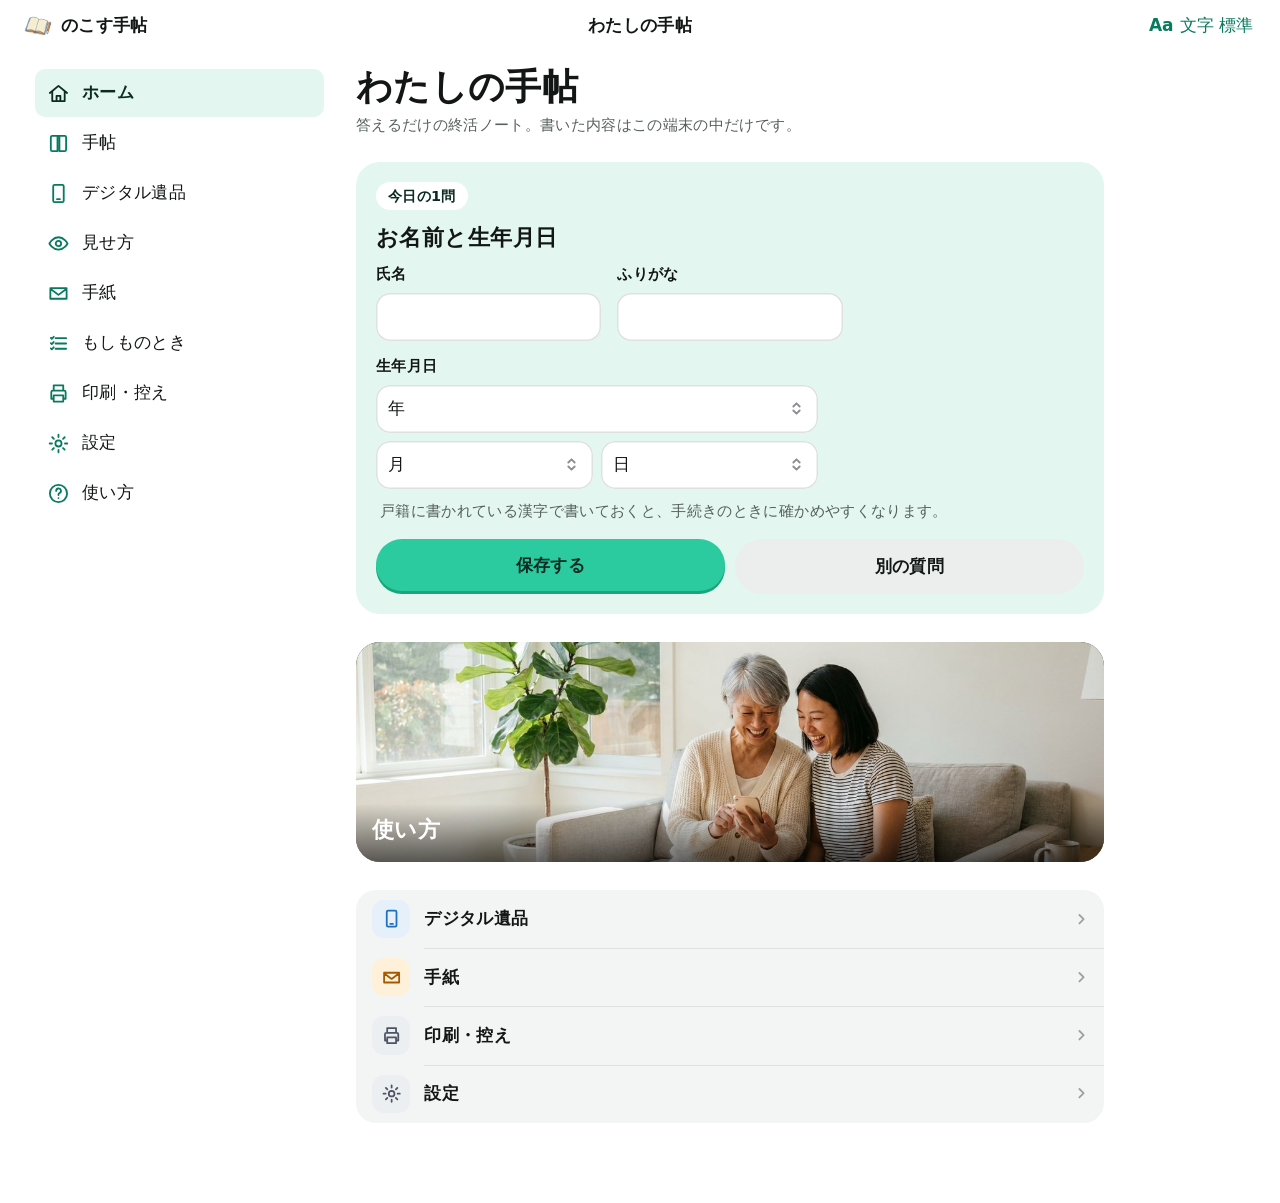
==== commit d038ec27: "Deploy: no tagline" ====
--- a/app/index.html
+++ b/app/index.html
@@ -6,16 +6,16 @@
   <meta name="description" content="1日1問から書ける終活ノート。無料・登録なし。書いた内容はどこにも送られません。">
   <meta name="theme-color" content="#ffffff">
   <meta name="color-scheme" content="light">
-  <title>のこす手帖｜答えるだけの終活ノート</title>
+  <title>のこす手帖</title>
   <meta property="og:type" content="website">
   <meta property="og:site_name" content="のこす手帖">
-  <meta property="og:title" content="のこす手帖｜答えるだけの終活ノート">
+  <meta property="og:title" content="のこす手帖">
   <meta property="og:description" content="1日1問。無料・登録なし。書いた内容はどこにも送られません。">
   <meta property="og:url" content="https://yutaro061489.github.io/nokosu-techo/app/">
   <meta property="og:image" content="https://yutaro061489.github.io/nokosu-techo/img/ogp.png">
   <meta property="og:image:width" content="1200">
   <meta property="og:image:height" content="630">
-  <meta property="og:image:alt" content="のこす手帖　聞きにくいことは、手帖が聞く。">
+  <meta property="og:image:alt" content="のこす手帖">
   <meta property="og:locale" content="ja_JP">
   <meta name="twitter:card" content="summary_large_image">
   <link rel="icon" href="data:image/svg+xml,%3Csvg xmlns='http://www.w3.org/2000/svg' viewBox='0 0 32 32'%3E%3Crect width='32' height='32' rx='8' fill='%2324344f'/%3E%3Ctext x='16' y='23' font-size='19' text-anchor='middle' fill='%23ffffff' font-family='serif'%3E%E5%B8%96%3C/text%3E%3C/svg%3E">
--- a/app/css/style.css
+++ b/app/css/style.css
@@ -1325,3 +1325,21 @@
 html[data-font="large"] .seg, html[data-font="xlarge"] .seg { grid-template-columns: minmax(0, 1fr); border-radius: 18px; }
 /* 手続きの「くわしく」も 48px */
 .task-more-summary { min-height: 48px; min-width: 48px; justify-content: center; }
+
+/* ── 再評価（docs/audit/v6-rescore.md）の反映 ── */
+/* 標準の文字でも、補足は 15px 以上、下のタブは 13px 以上（高齢の人に小さすぎないように） */
+.q-hint, .seg-btn, .task-meta, .task-where, .task-detail, .field-help, .dgroup-note, .section-lead, .page-lead, .q-note { font-size: max(0.88rem, 15px); }
+@media (max-width: 959px) { .tab { font-size: clamp(13px, 0.76rem, 16px); } }
+/* 一覧／1問ずつの切り替えも 48px */
+.mode-link { min-height: 48px; }
+/* 生年月日の年：選択欄の右の余白を ▲▼ の印の分だけにして、狭い画面でも切れにくく */
+.date-era .input { padding-right: 1.6rem; padding-left: 12px; }
+/* ロック中は「本文へ移動」も使えないので出さない。ヒントは 1 文字だけ次の行に送らない */
+body.is-locked .skip-link { display: none; }
+.lock-hint { text-wrap: pretty; }
+/* 手帖を読む：手紙は宛先だけ見せてたたむ */
+.sheet-letter-summary { display: flex; align-items: center; min-height: 48px; cursor: pointer; list-style: none; }
+.sheet-letter-summary::-webkit-details-marker { display: none; }
+.sheet-letter-summary::after { content: "›"; margin-left: auto; padding-left: 8px; color: var(--chevron); transition: transform 0.2s; }
+.sheet-letter-fold[open] > .sheet-letter-summary::after { transform: rotate(90deg); }
+@media (prefers-reduced-motion: reduce) { .sheet-letter-summary::after { transition: none; } }
